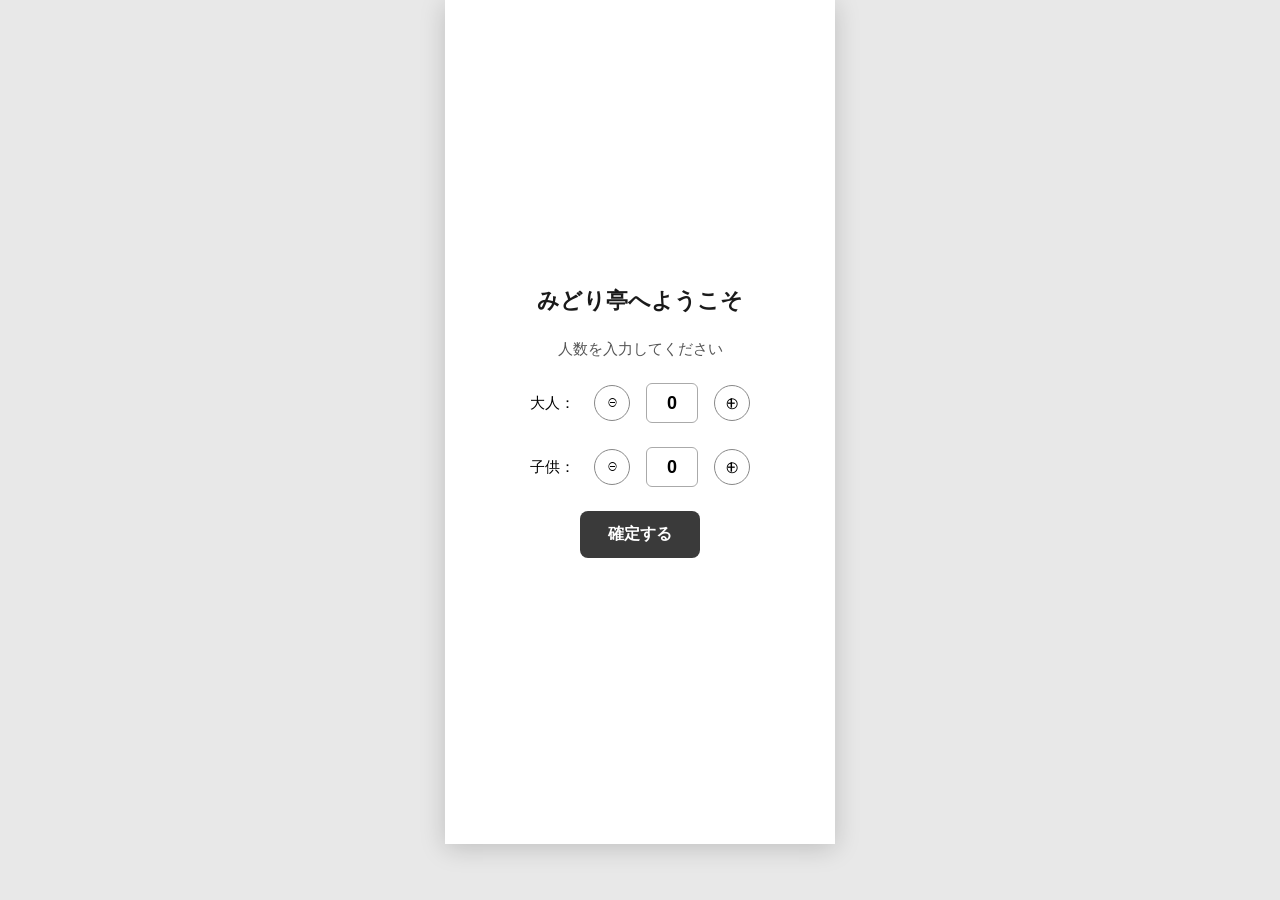
==== index.html @ bbcfe86d "version 1.0.3" ====
<!DOCTYPE html>
<html lang="ja">
<head>
<meta charset="UTF-8">
<meta name="viewport" content="width=device-width, initial-scale=1.0, maximum-scale=1.0, user-scalable=no">
<title>みどり亭 モバイルオーダー</title>
<style>
/* ===========================
   リセット・ベース
=========================== */
* { box-sizing: border-box; margin: 0; padding: 0; }
html, body {
  height: 100%;
  font-family: 'Hiragino Sans', 'Hiragino Kaku Gothic ProN', 'Noto Sans JP', sans-serif;
  background: #e8e8e8;
  display: flex;
  justify-content: center;
  align-items: flex-start;
}
#app {
  width: 390px;
  min-height: 844px;
  background: #fff;
  position: relative;
  overflow: hidden;
  box-shadow: 0 4px 24px rgba(0,0,0,0.18);
}

/* ===========================
   共通画面
=========================== */
.screen {
  width: 100%;
  min-height: 844px;
  display: flex;
  flex-direction: column;
}

/* ===========================
   入店画面 (Slide 1)
=========================== */
.screen-checkin {
  align-items: center;
  justify-content: center;
  gap: 24px;
  padding: 40px 32px;
  background: #fff;
}
.checkin-title {
  font-size: 22px;
  font-weight: 700;
  color: #1a1a1a;
  text-align: center;
}
.checkin-subtitle {
  font-size: 15px;
  color: #555;
  text-align: center;
}
.checkin-row {
  display: flex;
  align-items: center;
  gap: 16px;
  font-size: 16px;
}
.checkin-label {
  width: 48px;
  font-size: 15px;
}
.count-box {
  width: 52px;
  height: 40px;
  border: 1.5px solid #aaa;
  border-radius: 6px;
  display: flex;
  align-items: center;
  justify-content: center;
  font-size: 18px;
  font-weight: 600;
}

/* ===========================
   ボタン共通
=========================== */
.round-btn {
  width: 36px; height: 36px;
  border-radius: 50%;
  border: 1.5px solid #888;
  background: #fff;
  font-size: 18px;
  cursor: pointer;
  display: flex; align-items: center; justify-content: center;
  transition: background 0.1s;
}
.round-btn:active { background: #eee; }
.round-btn.lg { width: 48px; height: 48px; font-size: 22px; }

.primary-btn {
  background: #3a3a3a;
  color: #fff;
  border: none;
  border-radius: 8px;
  padding: 13px 28px;
  font-size: 16px;
  font-weight: 600;
  cursor: pointer;
  min-width: 120px;
  transition: background 0.15s;
}
.primary-btn:active { background: #222; }
.primary-btn.disabled { background: #bbb; cursor: default; }

.secondary-btn {
  background: #f0f0f0;
  color: #333;
  border: 1px solid #ccc;
  border-radius: 8px;
  padding: 13px 28px;
  font-size: 15px;
  font-weight: 500;
  cursor: pointer;
  min-width: 100px;
  transition: background 0.15s;
}
.secondary-btn:active { background: #ddd; }

/* ===========================
   メニュー画面 (Slide 2)
=========================== */
.screen-menu {
  flex-direction: row;
  height: 844px;
}
.menu-sidebar {
  width: 72px;
  background: #f5f5f5;
  border-right: 1px solid #ddd;
  display: flex;
  flex-direction: column;
  overflow-y: auto;
  flex-shrink: 0;
}
.cat-tab {
  padding: 10px 4px;
  font-size: 10px;
  text-align: center;
  cursor: pointer;
  color: #555;
  border-bottom: 1px solid #e0e0e0;
  line-height: 1.3;
  transition: background 0.1s;
}
.cat-tab:active { background: #e0e0e0; }
.cat-tab.active {
  background: #fff;
  color: #c0392b;
  font-weight: 700;
  border-right: 3px solid #c0392b;
}

.menu-main {
  flex: 1;
  display: flex;
  flex-direction: column;
  overflow: hidden;
  position: relative;
}
.menu-items {
  flex: 1;
  overflow-y: auto;
  padding: 8px;
  display: flex;
  flex-direction: column;
  gap: 8px;
}
.menu-items.dimmed { filter: brightness(0.6); pointer-events: none; }
.menu-item-card {
  display: flex;
  align-items: center;
  gap: 10px;
  background: #fff;
  border: 1px solid #e8e8e8;
  border-radius: 10px;
  padding: 10px 12px;
  cursor: pointer;
  transition: background 0.1s;
}
.menu-item-card:active { background: #f5f5f5; }
.menu-item-emoji { font-size: 28px; flex-shrink: 0; }
.menu-item-name { font-size: 14px; font-weight: 600; color: #1a1a1a; }
.menu-item-desc { font-size: 11px; color: #888; margin-top: 2px; }
.menu-item-price { font-size: 13px; color: #c0392b; font-weight: 500; margin-top: 3px; }

.menu-footer {
  display: flex;
  border-top: 1px solid #ddd;
  background: #fafafa;
  flex-shrink: 0;
}
.footer-btn {
  flex: 1;
  display: flex;
  flex-direction: column;
  align-items: center;
  justify-content: center;
  padding: 8px 4px;
  border: none;
  background: none;
  cursor: pointer;
  font-size: 11px;
  color: #444;
  border-right: 1px solid #eee;
  position: relative;
  transition: background 0.1s;
}
.footer-btn:last-child { border-right: none; }
.footer-btn:active { background: #eee; }
.footer-icon { font-size: 20px; }
.footer-label { font-size: 10px; margin-top: 2px; line-height: 1.2; text-align: center; }
.cart-badge {
  position: absolute;
  top: 4px; right: 14px;
  background: #e74c3c;
  color: #fff;
  border-radius: 50%;
  width: 16px; height: 16px;
  font-size: 10px;
  display: flex; align-items: center; justify-content: center;
  font-weight: 700;
}

/* ===========================
   数量選択オーバーレイ (Slide 3)
=========================== */
.qty-overlay {
  position: absolute;
  top: 0; left: 0; right: 0; bottom: 50px;
  display: flex; align-items: center; justify-content: center;
  background: rgba(0,0,0,0.35);
  z-index: 10;
}
.qty-modal {
  background: #fff;
  border-radius: 14px;
  padding: 24px 28px;
  width: 240px;
  display: flex;
  flex-direction: column;
  align-items: center;
  gap: 16px;
  box-shadow: 0 8px 32px rgba(0,0,0,0.2);
}
.qty-modal-title { font-size: 14px; color: #555; }
.qty-modal-item { font-size: 15px; font-weight: 700; color: #1a1a1a; }
.qty-ctrl {
  display: flex;
  align-items: center;
  gap: 20px;
}
.qty-val {
  font-size: 28px;
  font-weight: 700;
  min-width: 36px;
  text-align: center;
}
.qty-actions {
  display: flex;
  gap: 12px;
}

/* ===========================
   カートオーバーレイ (Slide 4)
=========================== */
.cart-modal {
  background: #fff;
  border-radius: 14px;
  padding: 20px;
  width: 280px;
  max-height: 520px;
  display: flex;
  flex-direction: column;
  gap: 12px;
  box-shadow: 0 8px 32px rgba(0,0,0,0.2);
}
.cart-modal-title {
  font-size: 16px;
  font-weight: 700;
  text-align: center;
  color: #1a1a1a;
  border-bottom: 1px solid #eee;
  padding-bottom: 8px;
}
.cart-list {
  flex: 1;
  overflow-y: auto;
  display: flex;
  flex-direction: column;
  gap: 8px;
}
.cart-empty { font-size: 13px; color: #aaa; text-align: center; padding: 20px; }
.cart-row {
  display: flex;
  align-items: center;
  justify-content: space-between;
  padding: 4px 0;
  border-bottom: 1px solid #f0f0f0;
}
.cart-row-name { font-size: 13px; color: #1a1a1a; flex: 1; }
.cart-qty-ctrl {
  display: flex;
  align-items: center;
  gap: 8px;
}
.qty-btn {
  width: 26px; height: 26px;
  border-radius: 50%;
  border: 1px solid #bbb;
  background: #fff;
  font-size: 14px;
  cursor: pointer;
  display: flex; align-items: center; justify-content: center;
}
.qty-num { font-size: 14px; font-weight: 600; min-width: 18px; text-align: center; }
.cart-actions {
  display: flex;
  gap: 10px;
  justify-content: center;
}

/* ===========================
   トースト (Slide 5/6)
=========================== */
.toast-overlay {
  position: absolute;
  top: 0; left: 0; right: 0; bottom: 50px;
  display: flex; align-items: center; justify-content: center;
  background: rgba(0,0,0,0.4);
  z-index: 10;
}
.toast-box {
  background: rgba(255,255,255,0.97);
  border-radius: 18px;
  padding: 32px 40px;
  display: flex;
  flex-direction: column;
  align-items: center;
  gap: 12px;
  box-shadow: 0 8px 32px rgba(0,0,0,0.2);
}
.toast-icon { font-size: 40px; }
.toast-msg { font-size: 18px; font-weight: 700; color: #1a1a1a; text-align: center; line-height: 1.5; }

/* ===========================
   注文履歴 (Slide 7)
=========================== */
.screen-history {
  padding: 0;
  background: #f5f5f5;
}
.history-header {
  background: #3a3a3a;
  color: #fff;
  font-size: 18px;
  font-weight: 700;
  padding: 16px 20px;
  text-align: center;
}
.history-list {
  flex: 1;
  overflow-y: auto;
  padding: 12px;
  display: flex;
  flex-direction: column;
  gap: 6px;
}
.history-empty { font-size: 14px; color: #aaa; text-align: center; padding: 40px; }
.history-row {
  display: flex;
  align-items: center;
  background: #fff;
  border-radius: 8px;
  padding: 10px 14px;
  gap: 8px;
}
.history-name { flex: 1; font-size: 14px; color: #1a1a1a; }
.history-qty { font-size: 13px; color: #555; width: 36px; text-align: right; }
.history-price { font-size: 13px; color: #c0392b; width: 70px; text-align: right; }
.history-total {
  display: flex;
  justify-content: space-between;
  background: #3a3a3a;
  color: #fff;
  padding: 14px 20px;
  font-size: 15px;
  font-weight: 700;
  margin: 8px 12px;
  border-radius: 8px;
}
.screen-history .primary-btn {
  margin: 12px auto 24px;
  display: block;
}

/* ===========================
   呼び出し・会計 (Slide 8)
=========================== */
.screen-call {
  align-items: center;
  justify-content: center;
  gap: 24px;
  padding: 60px 40px;
  background: #fff;
}
.call-big-btn {
  width: 100%;
  padding: 24px;
  font-size: 20px;
  font-weight: 700;
  border: 2px solid #aaa;
  border-radius: 12px;
  background: #fff;
  cursor: pointer;
  transition: background 0.1s;
}
.call-big-btn:active { background: #f0f0f0; }
.checkout-card {
  background: #f9f9f9;
  border: 1.5px solid #ddd;
  border-radius: 14px;
  padding: 28px 24px;
  width: 100%;
  display: flex;
  flex-direction: column;
  gap: 12px;
  align-items: center;
  text-align: center;
}
.checkout-table { font-size: 18px; font-weight: 700; color: #333; }
.checkout-amount { font-size: 22px; font-weight: 700; color: #c0392b; }
.checkout-thanks { font-size: 14px; color: #555; line-height: 1.6; }

/* ===========================
   呼び出し中 (Slide 9)
=========================== */
.screen-calling {
  background: #fff;
  padding: 0;
}
.calling-title {
  background: #3a3a3a;
  color: #fff;
  font-size: 17px;
  font-weight: 700;
  padding: 14px 20px;
  text-align: center;
}
.calling-tabs {
  display: flex;
  border-bottom: 1px solid #ddd;
}
.calling-tab {
  flex: 1;
  padding: 10px 4px;
  font-size: 11px;
  text-align: center;
  color: #888;
  cursor: default;
}
.calling-tab.active {
  color: #1a1a1a;
  font-weight: 700;
  border-bottom: 2px solid #3a3a3a;
}
.calling-body {
  flex: 1;
  display: flex;
  flex-direction: column;
  align-items: center;
  justify-content: center;
  gap: 24px;
  padding: 60px 32px;
}
.calling-icon { font-size: 80px; }
.calling-msg {
  font-size: 16px;
  color: #333;
  text-align: center;
  line-height: 1.8;
  background: #f5f5f5;
  border-radius: 12px;
  padding: 20px 28px;
}
.screen-calling .secondary-btn {
  margin: 20px auto 40px;
  display: block;
}

/* ===========================
   エラー画面 (Slide 11)
=========================== */
.screen-error {
  align-items: center;
  justify-content: center;
  gap: 20px;
  padding: 60px 40px;
  background: #f5f5f5;
}
.error-code {
  font-size: 28px;
  font-weight: 700;
  color: #888;
  background: #ddd;
  padding: 10px 24px;
  border-radius: 8px;
}
.error-title {
  font-size: 20px;
  font-weight: 700;
  color: #c0392b;
}
</style>
</head>
<body>
<div id="app"></div>
<script>
// メニューデータ
const MENU_DATA = {
  "おすすめ": [
    { id: 1, name: "かわ",       price: 350, img: "🍢", desc: "炭火でじっくり焼いた皮串" },
    { id: 2, name: "レバー",     price: 350, img: "🍢", desc: "とろけるレバー串" },
    { id: 3, name: "ももたれ",   price: 320, img: "🍢", desc: "ジューシーなもも肉（たれ）" },
    { id: 4, name: "つくね",     price: 380, img: "🍢", desc: "特製つくね串" },
  ],
  "スピードメニュー": [
    { id: 5, name: "枝豆",         price: 280, img: "🫘", desc: "冷たい枝豆" },
    { id: 6, name: "キャベツ浅漬け", price: 250, img: "🥬", desc: "さっぱり浅漬け" },
    { id: 7, name: "冷奴",          price: 280, img: "🫙", desc: "国産大豆冷奴" },
  ],
  "焼鳥（たれ）": [
    { id: 8,  name: "ももたれ",    price: 320, img: "🍢", desc: "もも肉（たれ）" },
    { id: 9,  name: "かわたれ",    price: 350, img: "🍢", desc: "かわ（たれ）" },
    { id: 10, name: "ねぎまたれ",  price: 330, img: "🍢", desc: "ねぎま（たれ）" },
    { id: 11, name: "つくねたれ",  price: 380, img: "🍢", desc: "つくね（たれ）" },
  ],
  "焼鳥（塩）": [
    { id: 12, name: "もも塩",    price: 320, img: "🍢", desc: "もも肉（塩）" },
    { id: 13, name: "かわ塩",    price: 350, img: "🍢", desc: "かわ（塩）" },
    { id: 14, name: "ねぎま塩",  price: 330, img: "🍢", desc: "ねぎま（塩）" },
    { id: 15, name: "砂肝",      price: 330, img: "🍢", desc: "砂肝（塩）" },
  ],
  "一品": [
    { id: 16, name: "鶏の唐揚げ",       price: 550, img: "🍗", desc: "サクサクジューシーな唐揚げ" },
    { id: 17, name: "フライドポテト",    price: 350, img: "🍟", desc: "カリカリポテト" },
    { id: 18, name: "だし巻き",          price: 420, img: "🍳", desc: "ふわふわだし巻き卵" },
    { id: 19, name: "タコのから揚げ",    price: 480, img: "🐙", desc: "カリッとタコ唐揚げ" },
    { id: 20, name: "ポテトサラダ",      price: 380, img: "🥗", desc: "自家製ポテトサラダ" },
    { id: 21, name: "キャベツの塩だれ",  price: 280, img: "🥬", desc: "塩だれキャベツ" },
    { id: 22, name: "きゅうりの一本漬け", price: 280, img: "🥒", desc: "シャキシャキ一本漬け" },
  ],
  "デザート": [
    { id: 23, name: "バニラアイス",  price: 280, img: "🍨", desc: "濃厚バニラ" },
    { id: 24, name: "抹茶アイス",    price: 300, img: "🍵", desc: "宇治抹茶アイス" },
  ],
  "シメ": [
    { id: 25, name: "焼きおにぎり", price: 280, img: "🍙", desc: "香ばしい焼きおにぎり" },
    { id: 26, name: "お茶漬け",     price: 350, img: "🍵", desc: "さっぱりお茶漬け" },
  ],
  "ソフトドリンク": [
    { id: 27, name: "ウーロン茶",    price: 250, img: "🫖", desc: "" },
    { id: 28, name: "コーラ",        price: 250, img: "🥤", desc: "" },
    { id: 29, name: "オレンジジュース", price: 280, img: "🍊", desc: "" },
  ],
  "アルコール": [
    { id: 30, name: "生ビール",    price: 480, img: "🍺", desc: "キンキン生ビール" },
    { id: 31, name: "ハイボール",  price: 380, img: "🥃", desc: "スッキリハイボール" },
    { id: 32, name: "チューハイ",  price: 350, img: "🍹", desc: "各種チューハイ" },
    { id: 33, name: "日本酒",      price: 480, img: "🍶", desc: "地酒一合" },
  ],
  "その他": [
    { id: 34, name: "お通し",  price: 300, img: "🍽️", desc: "本日のお通し" },
  ],
  "サービス品": [
    { id: 35, name: "お水",    price: 0, img: "💧", desc: "無料" },
    { id: 36, name: "おしぼり", price: 0, img: "🧻", desc: "無料" },
  ],
  "飲み放題": [
    { id: 37, name: "飲み放題（90分）", price: 1500, img: "🍻", desc: "全アルコール対象" },
  ],
};

const CATEGORIES = Object.keys(MENU_DATA);
// ===========================
// 画面テンプレート群
// ===========================

// Slide 1: 入店画面
function screenCheckin() {
  return `
    <div class="screen screen-checkin">
      <div class="checkin-title">みどり亭へようこそ</div>
      <div class="checkin-subtitle">人数を入力してください</div>
      <div class="checkin-row">
        <span class="checkin-label">大人：</span>
        <button class="round-btn" id="btn-adults-minus">⊖</button>
        <span class="count-box" id="adults-count">${state.adults}</span>
        <button class="round-btn" id="btn-adults-plus">⊕</button>
      </div>
      <div class="checkin-row">
        <span class="checkin-label">子供：</span>
        <button class="round-btn" id="btn-children-minus">⊖</button>
        <span class="count-box" id="children-count">${state.children}</span>
        <button class="round-btn" id="btn-children-plus">⊕</button>
      </div>
      <button class="primary-btn" id="btn-checkin">確定する</button>
    </div>
  `;
}

// Slide 2: メニュー画面（ベース）
function screenMenu() {
  const items = MENU_DATA[state.currentCategory] || [];
  return `
    <div class="screen screen-menu">
      <div class="menu-sidebar">
        ${CATEGORIES.map(cat => `
          <div class="cat-tab${cat === state.currentCategory ? ' active' : ''}" data-cat="${cat}">${cat}</div>
        `).join('')}
      </div>
      <div class="menu-main">
        <div class="menu-items" id="menu-items">
          ${items.map(item => `
            <div class="menu-item-card" data-id="${item.id}">
              <div class="menu-item-emoji">${item.img}</div>
              <div class="menu-item-info">
                <div class="menu-item-name">${item.name}</div>
                ${item.desc ? `<div class="menu-item-desc">${item.desc}</div>` : ''}
                <div class="menu-item-price">¥${item.price.toLocaleString()}（税込）</div>
              </div>
            </div>
          `).join('')}
        </div>
        <div class="menu-footer">
          <button class="footer-btn" id="btn-call-checkout">
            <span class="footer-icon">🔔</span>
            <span class="footer-label">呼び出し・会計</span>
          </button>
          <button class="footer-btn" id="btn-history">
            <span class="footer-icon">📄</span>
            <span class="footer-label">注文履歴</span>
          </button>
          <button class="footer-btn${state.cart.length > 0 ? ' has-badge' : ''}" id="btn-cart">
            <span class="footer-icon">🛒</span>
            <span class="footer-label">カートを確認</span>
            ${state.cart.length > 0 ? `<span class="cart-badge">${state.cart.reduce((s,c)=>s+c.qty,0)}</span>` : ''}
          </button>
        </div>
      </div>
    </div>
  `;
}

// Slide 3: 数量選択（モーダル風）
function screenQtySelect() {
  const item = state.selectedItem;
  return `
    <div class="screen screen-menu">
      <div class="menu-sidebar">
        ${CATEGORIES.map(cat => `
          <div class="cat-tab${cat === state.currentCategory ? ' active' : ''}" data-cat="${cat}">${cat}</div>
        `).join('')}
      </div>
      <div class="menu-main">
        <div class="menu-items dimmed">
          ${(MENU_DATA[state.currentCategory] || []).map(i => `
            <div class="menu-item-card" data-id="${i.id}">
              <div class="menu-item-emoji">${i.img}</div>
              <div class="menu-item-info">
                <div class="menu-item-name">${i.name}</div>
                <div class="menu-item-price">¥${i.price.toLocaleString()}（税込）</div>
              </div>
            </div>
          `).join('')}
        </div>
        <div class="qty-overlay">
          <div class="qty-modal">
            <div class="qty-modal-title">個数を選択して下さい</div>
            <div class="qty-modal-item">${item ? item.name : ''}</div>
            <div class="qty-ctrl">
              <button class="round-btn lg" id="btn-qty-minus">⊖</button>
              <span class="qty-val" id="qty-val">${state.selectedQty}</span>
              <button class="round-btn lg" id="btn-qty-plus">⊕</button>
            </div>
            <div class="qty-actions">
              <button class="secondary-btn" id="btn-qty-back">戻る</button>
              <button class="primary-btn" id="btn-qty-confirm">確定</button>
            </div>
          </div>
        </div>
        <div class="menu-footer">
          <button class="footer-btn" id="btn-call-checkout"><span class="footer-icon">🔔</span><span class="footer-label">呼び出し・会計</span></button>
          <button class="footer-btn" id="btn-history"><span class="footer-icon">📄</span><span class="footer-label">注文履歴</span></button>
          <button class="footer-btn" id="btn-cart"><span class="footer-icon">🛒</span><span class="footer-label">カートを確認</span></button>
        </div>
      </div>
    </div>
  `;
}

// Slide 4: カート一覧
function screenCart() {
  return `
    <div class="screen screen-menu">
      <div class="menu-sidebar">
        ${CATEGORIES.map(cat => `
          <div class="cat-tab${cat === state.currentCategory ? ' active' : ''}" data-cat="${cat}">${cat}</div>
        `).join('')}
      </div>
      <div class="menu-main">
        <div class="menu-items dimmed">
          ${(MENU_DATA[state.currentCategory] || []).map(i => `
            <div class="menu-item-card" data-id="${i.id}">
              <div class="menu-item-emoji">${i.img}</div>
              <div class="menu-item-info">
                <div class="menu-item-name">${i.name}</div>
                <div class="menu-item-price">¥${i.price.toLocaleString()}（税込）</div>
              </div>
            </div>
          `).join('')}
        </div>
        <div class="qty-overlay">
          <div class="cart-modal">
            <div class="cart-modal-title">カート一覧</div>
            <div class="cart-list" id="cart-list">
              ${state.cart.length === 0
                ? '<div class="cart-empty">カートは空です</div>'
                : state.cart.map(c => `
                  <div class="cart-row">
                    <div class="cart-row-name">${c.item.name}</div>
                    <div class="cart-qty-ctrl">
                      <button class="qty-btn cart-qty-minus" data-id="${c.item.id}">⊖</button>
                      <span class="qty-num">${c.qty}</span>
                      <button class="qty-btn cart-qty-plus" data-id="${c.item.id}">⊕</button>
                    </div>
                  </div>
                `).join('')}
            </div>
            <div class="cart-actions">
              <button class="secondary-btn" id="btn-cart-close">閉じる</button>
              <button class="primary-btn${state.cart.length === 0 ? ' disabled' : ''}" id="btn-order-confirm" ${state.cart.length === 0 ? 'disabled' : ''}>注文確定</button>
            </div>
          </div>
        </div>
        <div class="menu-footer">
          <button class="footer-btn" id="btn-call-checkout"><span class="footer-icon">🔔</span><span class="footer-label">呼び出し・会計</span></button>
          <button class="footer-btn" id="btn-history"><span class="footer-icon">📄</span><span class="footer-label">注文履歴</span></button>
          <button class="footer-btn" id="btn-cart"><span class="footer-icon">🛒</span><span class="footer-label">カートを確認</span></button>
        </div>
      </div>
    </div>
  `;
}

// Slide 5: 注文確定トースト
function screenOrderConfirmed() {
  return `
    <div class="screen screen-menu">
      <div class="menu-sidebar">
        ${CATEGORIES.map(cat => `
          <div class="cat-tab${cat === state.currentCategory ? ' active' : ''}" data-cat="${cat}">${cat}</div>
        `).join('')}
      </div>
      <div class="menu-main">
        <div class="menu-items dimmed">
          ${(MENU_DATA[state.currentCategory] || []).map(i => `
            <div class="menu-item-card" data-id="${i.id}">
              <div class="menu-item-emoji">${i.img}</div>
              <div class="menu-item-info">
                <div class="menu-item-name">${i.name}</div>
                <div class="menu-item-price">¥${i.price.toLocaleString()}（税込）</div>
              </div>
            </div>
          `).join('')}
        </div>
        <div class="toast-overlay">
          <div class="toast-box">
            <div class="toast-icon">✅</div>
            <div class="toast-msg">ご注文が<br>確定されました</div>
          </div>
        </div>
        <div class="menu-footer">
          <button class="footer-btn" id="btn-call-checkout"><span class="footer-icon">🔔</span></button>
          <button class="footer-btn" id="btn-history"><span class="footer-icon">📄</span></button>
          <button class="footer-btn" id="btn-cart"><span class="footer-icon">🛒</span></button>
        </div>
      </div>
    </div>
  `;
}

// Slide 6: カート追加トースト（数量選択確定時）
function screenItemAdded() {
  return `
    <div class="screen screen-menu">
      <div class="menu-sidebar">
        ${CATEGORIES.map(cat => `
          <div class="cat-tab${cat === state.currentCategory ? ' active' : ''}" data-cat="${cat}">${cat}</div>
        `).join('')}
      </div>
      <div class="menu-main">
        <div class="menu-items dimmed">
          ${(MENU_DATA[state.currentCategory] || []).map(i => `
            <div class="menu-item-card" data-id="${i.id}">
              <div class="menu-item-emoji">${i.img}</div>
              <div class="menu-item-info">
                <div class="menu-item-name">${i.name}</div>
                <div class="menu-item-price">¥${i.price.toLocaleString()}（税込）</div>
              </div>
            </div>
          `).join('')}
        </div>
        <div class="toast-overlay">
          <div class="toast-box">
            <div class="toast-icon">🛒</div>
            <div class="toast-msg">カートに<br>追加されました</div>
          </div>
        </div>
        <div class="menu-footer">
          <button class="footer-btn" id="btn-call-checkout"><span class="footer-icon">🔔</span></button>
          <button class="footer-btn" id="btn-history"><span class="footer-icon">📄</span></button>
          <button class="footer-btn" id="btn-cart"><span class="footer-icon">🛒</span></button>
        </div>
      </div>
    </div>
  `;
}

// Slide 7: 注文履歴
function screenHistory() {
  const total = ordersTotal();
  return `
    <div class="screen screen-history">
      <div class="history-header">注文履歴</div>
      <div class="history-list">
        ${state.orders.length === 0
          ? '<div class="history-empty">注文履歴がありません</div>'
          : state.orders.map(c => `
            <div class="history-row">
              <div class="history-name">${c.item.name}</div>
              <div class="history-qty">${c.qty}点</div>
              <div class="history-price">¥${(c.item.price * c.qty).toLocaleString()}</div>
            </div>
          `).join('')}
      </div>
      <div class="history-total">
        <span>合計金額</span>
        <span>¥${total.toLocaleString()}</span>
      </div>
      <button class="primary-btn" id="btn-history-back">メニューへ戻る</button>
    </div>
  `;
}

// Slide 8: 呼び出し・会計選択
function screenCallCheckout() {
  return `
    <div class="screen screen-call">
      <button class="call-big-btn" id="btn-call">【呼び出す】</button>
      <button class="call-big-btn" id="btn-checkout">【会計】</button>
      <button class="secondary-btn" id="btn-call-checkout-back">メニューへ戻る</button>
    </div>
  `;
}

// Slide 9: 店員呼び出し中
function screenCalling() {
  return `
    <div class="screen screen-calling">
      <div class="calling-title">店員呼び出し</div>
      <div class="calling-tabs">
        <span class="calling-tab active">店員呼出し</span>
        <span class="calling-tab">お会計</span>
        <span class="calling-tab">注文履歴</span>
        <span class="calling-tab">注文</span>
      </div>
      <div class="calling-body">
        <div class="calling-icon">🧍</div>
        <div class="calling-msg">店員がまいります。<br>しばらくお待ちください。</div>
      </div>
      <button class="secondary-btn" id="btn-calling-cancel">キャンセル</button>
    </div>
  `;
}

// Slide 10: 会計確認
function screenCheckoutConfirm() {
  const d = state.checkoutData || { tableNo: '3', total: ordersTotal() };
  return `
    <div class="screen screen-call">
      <div class="checkout-card">
        <div class="checkout-table">卓番 ${d.tableNo}</div>
        <div class="checkout-amount">お支払金額　¥${d.total.toLocaleString()}</div>
        <div class="checkout-thanks">ご来店ありがとうございました。<br>レジへお越しください。</div>
      </div>
      <button class="primary-btn" id="btn-checkout-yes">はい</button>
    </div>
  `;
}

// Slide 11: エラー画面
function screenError(code = '') {
  return `
    <div class="screen screen-error">
      <div class="error-code">${code || 'E001'}</div>
      <div class="error-title">エラーが発生しました</div>
      <button class="primary-btn" onclick="goto('checkin')">最初に戻る</button>
    </div>
  `;
}
// ===========================
// アプリ状態管理
// ===========================
const state = {
  screen: 'checkin',       // 現在の画面
  adults: 0,
  children: 0,
  customerId: null,        // 入店後に発行
  tableNo: null,
  currentCategory: 'おすすめ',
  cart: [],                // {item, qty}
  orders: [],              // 確定済み注文 {item, qty, time}
  selectedItem: null,      // 数量選択中のアイテム
  selectedQty: 1,
  callMode: null,          // 'call' | 'checkout'
  checkoutData: null,      // 会計表示用
};

// ===========================
// 画面遷移
// ===========================
function goto(screen) {
  state.screen = screen;
  render();
}

// ===========================
// 入店処理
// ===========================
function checkin() {
  if (state.adults === 0 && state.children === 0) {
    alert('人数を入力してください');
    return;
  }
  // 顧客ID発行（7桁ゼロパディング）
  state.customerId = String(Math.floor(Math.random() * 9999999)).padStart(7, '0');
  state.tableNo = document.querySelector('#table-no')?.value || '3';
  goto('menu');
}

// ===========================
// カート操作
// ===========================
function addToCart(item, qty) {
  const existing = state.cart.find(c => c.item.id === item.id);
  if (existing) {
    existing.qty += qty;
  } else {
    state.cart.push({ item, qty });
  }
}

function updateCartQty(itemId, delta) {
  const entry = state.cart.find(c => c.item.id === itemId);
  if (!entry) return;
  entry.qty = Math.max(0, entry.qty + delta);
  if (entry.qty === 0) state.cart = state.cart.filter(c => c.item.id !== itemId);
  renderCart();
}

function confirmOrder() {
  if (state.cart.length === 0) return;
  const now = new Date().toISOString();
  state.cart.forEach(c => state.orders.push({ ...c, time: now }));
  state.cart = [];
  goto('order_confirmed');
  setTimeout(() => goto('menu'), 2000);
}

function cartTotal() {
  return state.cart.reduce((s, c) => s + c.item.price * c.qty, 0);
}

function ordersTotal() {
  return state.orders.reduce((s, c) => s + c.item.price * c.qty, 0);
}

// ===========================
// 画面レンダラー
// ===========================
function render() {
  const app = document.getElementById('app');
  switch (state.screen) {
    case 'checkin':        app.innerHTML = screenCheckin();        break;
    case 'menu':           app.innerHTML = screenMenu();           break;
    case 'qty_select':     app.innerHTML = screenQtySelect();      break;
    case 'item_added':     app.innerHTML = screenItemAdded();      break;
    case 'cart':           app.innerHTML = screenCart();           break;
    case 'order_confirmed':app.innerHTML = screenOrderConfirmed(); break;
    case 'history':        app.innerHTML = screenHistory();        break;
    case 'call_checkout':  app.innerHTML = screenCallCheckout();   break;
    case 'calling':        app.innerHTML = screenCalling();        break;
    case 'checkout_confirm':app.innerHTML = screenCheckoutConfirm(); break;
    case 'error':          app.innerHTML = screenError();          break;
    default:               app.innerHTML = screenError();
  }
  attachEvents();
}

// ===========================
// イベント登録（render後に呼ぶ）
// ===========================
function attachEvents() {
  // 入店画面
  document.getElementById('btn-checkin')?.addEventListener('click', checkin);
  document.getElementById('btn-adults-plus')?.addEventListener('click', () => { state.adults++; updateCheckinCount(); });
  document.getElementById('btn-adults-minus')?.addEventListener('click', () => { state.adults = Math.max(0, state.adults-1); updateCheckinCount(); });
  document.getElementById('btn-children-plus')?.addEventListener('click', () => { state.children++; updateCheckinCount(); });
  document.getElementById('btn-children-minus')?.addEventListener('click', () => { state.children = Math.max(0, state.children-1); updateCheckinCount(); });

  // カテゴリタブ
  document.querySelectorAll('.cat-tab').forEach(el => {
    el.addEventListener('click', () => {
      state.currentCategory = el.dataset.cat;
      renderMenuContent();
      document.querySelectorAll('.cat-tab').forEach(t => t.classList.remove('active'));
      el.classList.add('active');
    });
  });

  // メニューアイテム
  document.querySelectorAll('.menu-item-card').forEach(el => {
    el.addEventListener('click', () => {
      const id = parseInt(el.dataset.id);
      const cat = MENU_DATA[state.currentCategory];
      state.selectedItem = cat.find(i => i.id === id);
      state.selectedQty = 1;
      goto('qty_select');
    });
  });

  // 数量選択
  document.getElementById('btn-qty-plus')?.addEventListener('click', () => { state.selectedQty++; document.getElementById('qty-val').textContent = state.selectedQty; });
  document.getElementById('btn-qty-minus')?.addEventListener('click', () => { state.selectedQty = Math.max(1, state.selectedQty-1); document.getElementById('qty-val').textContent = state.selectedQty; });
  document.getElementById('btn-qty-confirm')?.addEventListener('click', () => {
    addToCart(state.selectedItem, state.selectedQty);
    goto('item_added');
    setTimeout(() => goto('menu'), 1500);
  });
  document.getElementById('btn-qty-back')?.addEventListener('click', () => goto('menu'));

  // カート画面
  document.getElementById('btn-cart-close')?.addEventListener('click', () => goto('menu'));
  document.getElementById('btn-order-confirm')?.addEventListener('click', confirmOrder);
  document.querySelectorAll('.cart-qty-plus').forEach(el => {
    el.addEventListener('click', () => { updateCartQty(parseInt(el.dataset.id), 1); });
  });
  document.querySelectorAll('.cart-qty-minus').forEach(el => {
    el.addEventListener('click', () => { updateCartQty(parseInt(el.dataset.id), -1); });
  });

  // フッターアイコン
  document.getElementById('btn-call-checkout')?.addEventListener('click', () => goto('call_checkout'));
  document.getElementById('btn-history')?.addEventListener('click', () => goto('history'));
  document.getElementById('btn-cart')?.addEventListener('click', () => goto('cart'));

  // 注文履歴
  document.getElementById('btn-history-back')?.addEventListener('click', () => goto('menu'));

  // 呼び出し・会計
  document.getElementById('btn-call')?.addEventListener('click', () => { state.callMode = 'call'; goto('calling'); });
  document.getElementById('btn-checkout')?.addEventListener('click', () => {
    state.checkoutData = { tableNo: state.tableNo || '3', total: ordersTotal() };
    goto('checkout_confirm');
  });
  document.getElementById('btn-call-checkout-back')?.addEventListener('click', () => goto('menu'));

  // 呼び出し中
  document.getElementById('btn-calling-cancel')?.addEventListener('click', () => goto('menu'));

  // 会計確認
  document.getElementById('btn-checkout-yes')?.addEventListener('click', () => goto('menu'));
}

function updateCheckinCount() {
  const a = document.getElementById('adults-count');
  const c = document.getElementById('children-count');
  if (a) a.textContent = state.adults;
  if (c) c.textContent = state.children;
}

function renderMenuContent() {
  const el = document.getElementById('menu-items');
  if (!el) return;
  const items = MENU_DATA[state.currentCategory] || [];
  el.innerHTML = items.map(item => `
    <div class="menu-item-card" data-id="${item.id}">
      <div class="menu-item-emoji">${item.img}</div>
      <div class="menu-item-info">
        <div class="menu-item-name">${item.name}</div>
        ${item.desc ? `<div class="menu-item-desc">${item.desc}</div>` : ''}
        <div class="menu-item-price">¥${item.price.toLocaleString()}（税込）</div>
      </div>
    </div>
  `).join('');
  // イベント再登録
  document.querySelectorAll('.menu-item-card').forEach(el => {
    el.addEventListener('click', () => {
      const id = parseInt(el.dataset.id);
      const cat = MENU_DATA[state.currentCategory];
      state.selectedItem = cat.find(i => i.id === id);
      state.selectedQty = 1;
      goto('qty_select');
    });
  });
}

function renderCart() {
  const el = document.getElementById('cart-list');
  if (!el) return;
  el.innerHTML = state.cart.map(c => `
    <div class="cart-row">
      <div class="cart-row-name">${c.item.name}</div>
      <div class="cart-qty-ctrl">
        <button class="qty-btn cart-qty-minus" data-id="${c.item.id}">⊖</button>
        <span class="qty-num">${c.qty}</span>
        <button class="qty-btn cart-qty-plus" data-id="${c.item.id}">⊕</button>
      </div>
    </div>
  `).join('');
  const totalEl = document.getElementById('cart-total');
  if (totalEl) totalEl.textContent = `¥${cartTotal().toLocaleString()}`;
  document.querySelectorAll('.cart-qty-plus').forEach(el => {
    el.addEventListener('click', () => { updateCartQty(parseInt(el.dataset.id), 1); });
  });
  document.querySelectorAll('.cart-qty-minus').forEach(el => {
    el.addEventListener('click', () => { updateCartQty(parseInt(el.dataset.id), -1); });
  });
}
render();
</script>
</body>
</html>
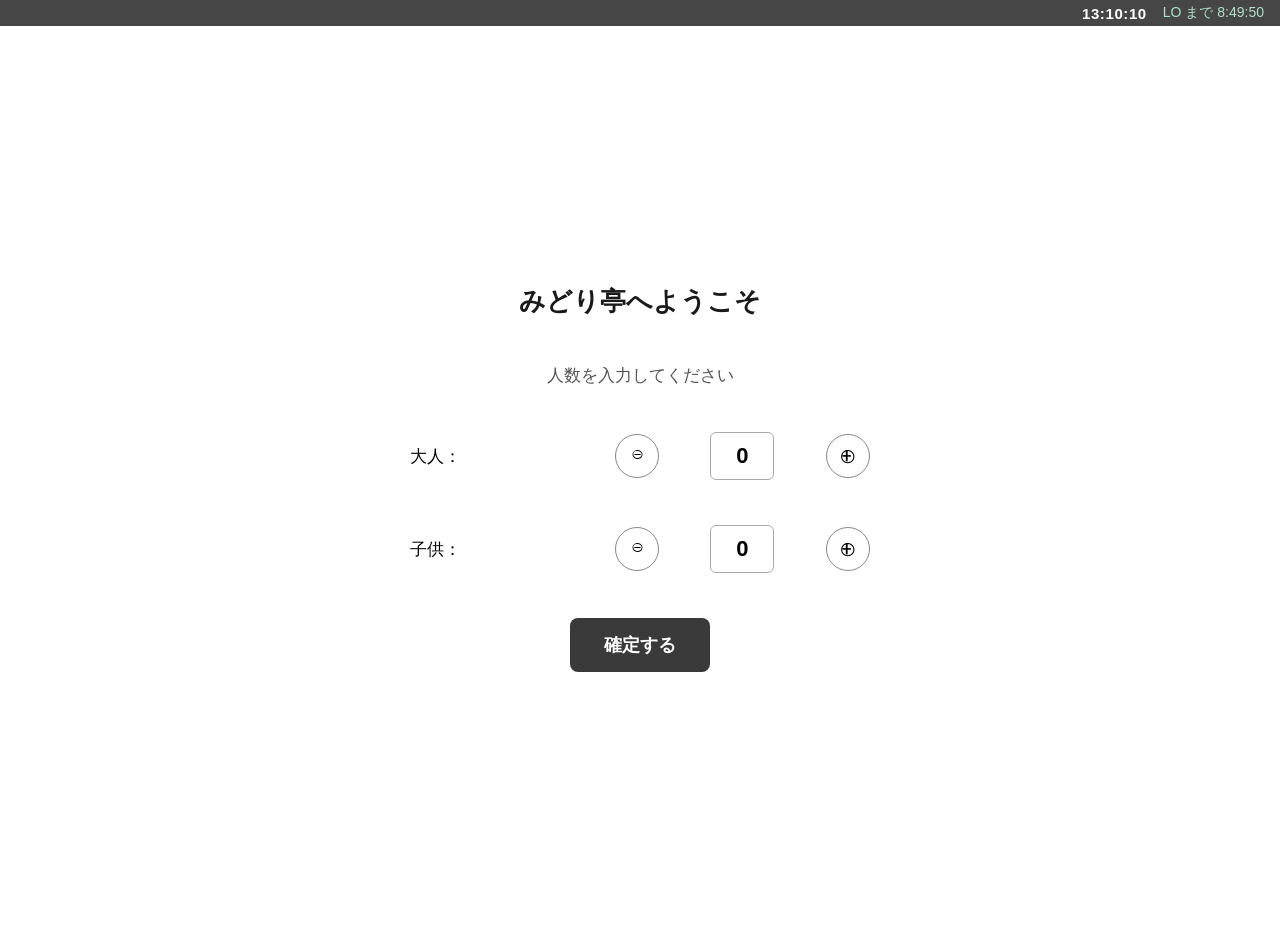
==== commit c79a4c14: "version 1.1.0" ====
--- a/index.html
+++ b/index.html
@@ -1,1151 +1,46 @@
 <!DOCTYPE html>
 <html lang="ja">
 <head>
-<meta charset="UTF-8">
-<meta name="viewport" content="width=device-width, initial-scale=1.0, maximum-scale=1.0, user-scalable=no">
-<title>みどり亭 モバイルオーダー</title>
-<style>
-/* ===========================
-   リセット・ベース
-=========================== */
-* { box-sizing: border-box; margin: 0; padding: 0; }
-html, body {
-  height: 100%;
-  font-family: 'Hiragino Sans', 'Hiragino Kaku Gothic ProN', 'Noto Sans JP', sans-serif;
-  background: #e8e8e8;
-  display: flex;
-  justify-content: center;
-  align-items: flex-start;
-}
-#app {
-  width: 390px;
-  min-height: 844px;
-  background: #fff;
-  position: relative;
-  overflow: hidden;
-  box-shadow: 0 4px 24px rgba(0,0,0,0.18);
-}
-
-/* ===========================
-   共通画面
-=========================== */
-.screen {
-  width: 100%;
-  min-height: 844px;
-  display: flex;
-  flex-direction: column;
-}
-
-/* ===========================
-   入店画面 (Slide 1)
-=========================== */
-.screen-checkin {
-  align-items: center;
-  justify-content: center;
-  gap: 24px;
-  padding: 40px 32px;
-  background: #fff;
-}
-.checkin-title {
-  font-size: 22px;
-  font-weight: 700;
-  color: #1a1a1a;
-  text-align: center;
-}
-.checkin-subtitle {
-  font-size: 15px;
-  color: #555;
-  text-align: center;
-}
-.checkin-row {
-  display: flex;
-  align-items: center;
-  gap: 16px;
-  font-size: 16px;
-}
-.checkin-label {
-  width: 48px;
-  font-size: 15px;
-}
-.count-box {
-  width: 52px;
-  height: 40px;
-  border: 1.5px solid #aaa;
-  border-radius: 6px;
-  display: flex;
-  align-items: center;
-  justify-content: center;
-  font-size: 18px;
-  font-weight: 600;
-}
-
-/* ===========================
-   ボタン共通
-=========================== */
-.round-btn {
-  width: 36px; height: 36px;
-  border-radius: 50%;
-  border: 1.5px solid #888;
-  background: #fff;
-  font-size: 18px;
-  cursor: pointer;
-  display: flex; align-items: center; justify-content: center;
-  transition: background 0.1s;
-}
-.round-btn:active { background: #eee; }
-.round-btn.lg { width: 48px; height: 48px; font-size: 22px; }
-
-.primary-btn {
-  background: #3a3a3a;
-  color: #fff;
-  border: none;
-  border-radius: 8px;
-  padding: 13px 28px;
-  font-size: 16px;
-  font-weight: 600;
-  cursor: pointer;
-  min-width: 120px;
-  transition: background 0.15s;
-}
-.primary-btn:active { background: #222; }
-.primary-btn.disabled { background: #bbb; cursor: default; }
-
-.secondary-btn {
-  background: #f0f0f0;
-  color: #333;
-  border: 1px solid #ccc;
-  border-radius: 8px;
-  padding: 13px 28px;
-  font-size: 15px;
-  font-weight: 500;
-  cursor: pointer;
-  min-width: 100px;
-  transition: background 0.15s;
-}
-.secondary-btn:active { background: #ddd; }
-
-/* ===========================
-   メニュー画面 (Slide 2)
-=========================== */
-.screen-menu {
-  flex-direction: row;
-  height: 844px;
-}
-.menu-sidebar {
-  width: 72px;
-  background: #f5f5f5;
-  border-right: 1px solid #ddd;
-  display: flex;
-  flex-direction: column;
-  overflow-y: auto;
-  flex-shrink: 0;
-}
-.cat-tab {
-  padding: 10px 4px;
-  font-size: 10px;
-  text-align: center;
-  cursor: pointer;
-  color: #555;
-  border-bottom: 1px solid #e0e0e0;
-  line-height: 1.3;
-  transition: background 0.1s;
-}
-.cat-tab:active { background: #e0e0e0; }
-.cat-tab.active {
-  background: #fff;
-  color: #c0392b;
-  font-weight: 700;
-  border-right: 3px solid #c0392b;
-}
-
-.menu-main {
-  flex: 1;
-  display: flex;
-  flex-direction: column;
-  overflow: hidden;
-  position: relative;
-}
-.menu-items {
-  flex: 1;
-  overflow-y: auto;
-  padding: 8px;
-  display: flex;
-  flex-direction: column;
-  gap: 8px;
-}
-.menu-items.dimmed { filter: brightness(0.6); pointer-events: none; }
-.menu-item-card {
-  display: flex;
-  align-items: center;
-  gap: 10px;
-  background: #fff;
-  border: 1px solid #e8e8e8;
-  border-radius: 10px;
-  padding: 10px 12px;
-  cursor: pointer;
-  transition: background 0.1s;
-}
-.menu-item-card:active { background: #f5f5f5; }
-.menu-item-emoji { font-size: 28px; flex-shrink: 0; }
-.menu-item-name { font-size: 14px; font-weight: 600; color: #1a1a1a; }
-.menu-item-desc { font-size: 11px; color: #888; margin-top: 2px; }
-.menu-item-price { font-size: 13px; color: #c0392b; font-weight: 500; margin-top: 3px; }
-
-.menu-footer {
-  display: flex;
-  border-top: 1px solid #ddd;
-  background: #fafafa;
-  flex-shrink: 0;
-}
-.footer-btn {
-  flex: 1;
-  display: flex;
-  flex-direction: column;
-  align-items: center;
-  justify-content: center;
-  padding: 8px 4px;
-  border: none;
-  background: none;
-  cursor: pointer;
-  font-size: 11px;
-  color: #444;
-  border-right: 1px solid #eee;
-  position: relative;
-  transition: background 0.1s;
-}
-.footer-btn:last-child { border-right: none; }
-.footer-btn:active { background: #eee; }
-.footer-icon { font-size: 20px; }
-.footer-label { font-size: 10px; margin-top: 2px; line-height: 1.2; text-align: center; }
-.cart-badge {
-  position: absolute;
-  top: 4px; right: 14px;
-  background: #e74c3c;
-  color: #fff;
-  border-radius: 50%;
-  width: 16px; height: 16px;
-  font-size: 10px;
-  display: flex; align-items: center; justify-content: center;
-  font-weight: 700;
-}
-
-/* ===========================
-   数量選択オーバーレイ (Slide 3)
-=========================== */
-.qty-overlay {
-  position: absolute;
-  top: 0; left: 0; right: 0; bottom: 50px;
-  display: flex; align-items: center; justify-content: center;
-  background: rgba(0,0,0,0.35);
-  z-index: 10;
-}
-.qty-modal {
-  background: #fff;
-  border-radius: 14px;
-  padding: 24px 28px;
-  width: 240px;
-  display: flex;
-  flex-direction: column;
-  align-items: center;
-  gap: 16px;
-  box-shadow: 0 8px 32px rgba(0,0,0,0.2);
-}
-.qty-modal-title { font-size: 14px; color: #555; }
-.qty-modal-item { font-size: 15px; font-weight: 700; color: #1a1a1a; }
-.qty-ctrl {
-  display: flex;
-  align-items: center;
-  gap: 20px;
-}
-.qty-val {
-  font-size: 28px;
-  font-weight: 700;
-  min-width: 36px;
-  text-align: center;
-}
-.qty-actions {
-  display: flex;
-  gap: 12px;
-}
-
-/* ===========================
-   カートオーバーレイ (Slide 4)
-=========================== */
-.cart-modal {
-  background: #fff;
-  border-radius: 14px;
-  padding: 20px;
-  width: 280px;
-  max-height: 520px;
-  display: flex;
-  flex-direction: column;
-  gap: 12px;
-  box-shadow: 0 8px 32px rgba(0,0,0,0.2);
-}
-.cart-modal-title {
-  font-size: 16px;
-  font-weight: 700;
-  text-align: center;
-  color: #1a1a1a;
-  border-bottom: 1px solid #eee;
-  padding-bottom: 8px;
-}
-.cart-list {
-  flex: 1;
-  overflow-y: auto;
-  display: flex;
-  flex-direction: column;
-  gap: 8px;
-}
-.cart-empty { font-size: 13px; color: #aaa; text-align: center; padding: 20px; }
-.cart-row {
-  display: flex;
-  align-items: center;
-  justify-content: space-between;
-  padding: 4px 0;
-  border-bottom: 1px solid #f0f0f0;
-}
-.cart-row-name { font-size: 13px; color: #1a1a1a; flex: 1; }
-.cart-qty-ctrl {
-  display: flex;
-  align-items: center;
-  gap: 8px;
-}
-.qty-btn {
-  width: 26px; height: 26px;
-  border-radius: 50%;
-  border: 1px solid #bbb;
-  background: #fff;
-  font-size: 14px;
-  cursor: pointer;
-  display: flex; align-items: center; justify-content: center;
-}
-.qty-num { font-size: 14px; font-weight: 600; min-width: 18px; text-align: center; }
-.cart-actions {
-  display: flex;
-  gap: 10px;
-  justify-content: center;
-}
-
-/* ===========================
-   トースト (Slide 5/6)
-=========================== */
-.toast-overlay {
-  position: absolute;
-  top: 0; left: 0; right: 0; bottom: 50px;
-  display: flex; align-items: center; justify-content: center;
-  background: rgba(0,0,0,0.4);
-  z-index: 10;
-}
-.toast-box {
-  background: rgba(255,255,255,0.97);
-  border-radius: 18px;
-  padding: 32px 40px;
-  display: flex;
-  flex-direction: column;
-  align-items: center;
-  gap: 12px;
-  box-shadow: 0 8px 32px rgba(0,0,0,0.2);
-}
-.toast-icon { font-size: 40px; }
-.toast-msg { font-size: 18px; font-weight: 700; color: #1a1a1a; text-align: center; line-height: 1.5; }
-
-/* ===========================
-   注文履歴 (Slide 7)
-=========================== */
-.screen-history {
-  padding: 0;
-  background: #f5f5f5;
-}
-.history-header {
-  background: #3a3a3a;
-  color: #fff;
-  font-size: 18px;
-  font-weight: 700;
-  padding: 16px 20px;
-  text-align: center;
-}
-.history-list {
-  flex: 1;
-  overflow-y: auto;
-  padding: 12px;
-  display: flex;
-  flex-direction: column;
-  gap: 6px;
-}
-.history-empty { font-size: 14px; color: #aaa; text-align: center; padding: 40px; }
-.history-row {
-  display: flex;
-  align-items: center;
-  background: #fff;
-  border-radius: 8px;
-  padding: 10px 14px;
-  gap: 8px;
-}
-.history-name { flex: 1; font-size: 14px; color: #1a1a1a; }
-.history-qty { font-size: 13px; color: #555; width: 36px; text-align: right; }
-.history-price { font-size: 13px; color: #c0392b; width: 70px; text-align: right; }
-.history-total {
-  display: flex;
-  justify-content: space-between;
-  background: #3a3a3a;
-  color: #fff;
-  padding: 14px 20px;
-  font-size: 15px;
-  font-weight: 700;
-  margin: 8px 12px;
-  border-radius: 8px;
-}
-.screen-history .primary-btn {
-  margin: 12px auto 24px;
-  display: block;
-}
-
-/* ===========================
-   呼び出し・会計 (Slide 8)
-=========================== */
-.screen-call {
-  align-items: center;
-  justify-content: center;
-  gap: 24px;
-  padding: 60px 40px;
-  background: #fff;
-}
-.call-big-btn {
-  width: 100%;
-  padding: 24px;
-  font-size: 20px;
-  font-weight: 700;
-  border: 2px solid #aaa;
-  border-radius: 12px;
-  background: #fff;
-  cursor: pointer;
-  transition: background 0.1s;
-}
-.call-big-btn:active { background: #f0f0f0; }
-.checkout-card {
-  background: #f9f9f9;
-  border: 1.5px solid #ddd;
-  border-radius: 14px;
-  padding: 28px 24px;
-  width: 100%;
-  display: flex;
-  flex-direction: column;
-  gap: 12px;
-  align-items: center;
-  text-align: center;
-}
-.checkout-table { font-size: 18px; font-weight: 700; color: #333; }
-.checkout-amount { font-size: 22px; font-weight: 700; color: #c0392b; }
-.checkout-thanks { font-size: 14px; color: #555; line-height: 1.6; }
-
-/* ===========================
-   呼び出し中 (Slide 9)
-=========================== */
-.screen-calling {
-  background: #fff;
-  padding: 0;
-}
-.calling-title {
-  background: #3a3a3a;
-  color: #fff;
-  font-size: 17px;
-  font-weight: 700;
-  padding: 14px 20px;
-  text-align: center;
-}
-.calling-tabs {
-  display: flex;
-  border-bottom: 1px solid #ddd;
-}
-.calling-tab {
-  flex: 1;
-  padding: 10px 4px;
-  font-size: 11px;
-  text-align: center;
-  color: #888;
-  cursor: default;
-}
-.calling-tab.active {
-  color: #1a1a1a;
-  font-weight: 700;
-  border-bottom: 2px solid #3a3a3a;
-}
-.calling-body {
-  flex: 1;
-  display: flex;
-  flex-direction: column;
-  align-items: center;
-  justify-content: center;
-  gap: 24px;
-  padding: 60px 32px;
-}
-.calling-icon { font-size: 80px; }
-.calling-msg {
-  font-size: 16px;
-  color: #333;
-  text-align: center;
-  line-height: 1.8;
-  background: #f5f5f5;
-  border-radius: 12px;
-  padding: 20px 28px;
-}
-.screen-calling .secondary-btn {
-  margin: 20px auto 40px;
-  display: block;
-}
-
-/* ===========================
-   エラー画面 (Slide 11)
-=========================== */
-.screen-error {
-  align-items: center;
-  justify-content: center;
-  gap: 20px;
-  padding: 60px 40px;
-  background: #f5f5f5;
-}
-.error-code {
-  font-size: 28px;
-  font-weight: 700;
-  color: #888;
-  background: #ddd;
-  padding: 10px 24px;
-  border-radius: 8px;
-}
-.error-title {
-  font-size: 20px;
-  font-weight: 700;
-  color: #c0392b;
-}
-</style>
+  <meta charset="UTF-8">
+  <meta name="viewport" content="width=device-width, initial-scale=1.0, maximum-scale=1.0, user-scalable=no">
+  <title>みどり亭 モバイルオーダー</title>
+  <link rel="stylesheet" href="style.css">
 </head>
 <body>
-<div id="app"></div>
-<script>
-// メニューデータ
-const MENU_DATA = {
-  "おすすめ": [
-    { id: 1, name: "かわ",       price: 350, img: "🍢", desc: "炭火でじっくり焼いた皮串" },
-    { id: 2, name: "レバー",     price: 350, img: "🍢", desc: "とろけるレバー串" },
-    { id: 3, name: "ももたれ",   price: 320, img: "🍢", desc: "ジューシーなもも肉（たれ）" },
-    { id: 4, name: "つくね",     price: 380, img: "🍢", desc: "特製つくね串" },
-  ],
-  "スピードメニュー": [
-    { id: 5, name: "枝豆",         price: 280, img: "🫘", desc: "冷たい枝豆" },
-    { id: 6, name: "キャベツ浅漬け", price: 250, img: "🥬", desc: "さっぱり浅漬け" },
-    { id: 7, name: "冷奴",          price: 280, img: "🫙", desc: "国産大豆冷奴" },
-  ],
-  "焼鳥（たれ）": [
-    { id: 8,  name: "ももたれ",    price: 320, img: "🍢", desc: "もも肉（たれ）" },
-    { id: 9,  name: "かわたれ",    price: 350, img: "🍢", desc: "かわ（たれ）" },
-    { id: 10, name: "ねぎまたれ",  price: 330, img: "🍢", desc: "ねぎま（たれ）" },
-    { id: 11, name: "つくねたれ",  price: 380, img: "🍢", desc: "つくね（たれ）" },
-  ],
-  "焼鳥（塩）": [
-    { id: 12, name: "もも塩",    price: 320, img: "🍢", desc: "もも肉（塩）" },
-    { id: 13, name: "かわ塩",    price: 350, img: "🍢", desc: "かわ（塩）" },
-    { id: 14, name: "ねぎま塩",  price: 330, img: "🍢", desc: "ねぎま（塩）" },
-    { id: 15, name: "砂肝",      price: 330, img: "🍢", desc: "砂肝（塩）" },
-  ],
-  "一品": [
-    { id: 16, name: "鶏の唐揚げ",       price: 550, img: "🍗", desc: "サクサクジューシーな唐揚げ" },
-    { id: 17, name: "フライドポテト",    price: 350, img: "🍟", desc: "カリカリポテト" },
-    { id: 18, name: "だし巻き",          price: 420, img: "🍳", desc: "ふわふわだし巻き卵" },
-    { id: 19, name: "タコのから揚げ",    price: 480, img: "🐙", desc: "カリッとタコ唐揚げ" },
-    { id: 20, name: "ポテトサラダ",      price: 380, img: "🥗", desc: "自家製ポテトサラダ" },
-    { id: 21, name: "キャベツの塩だれ",  price: 280, img: "🥬", desc: "塩だれキャベツ" },
-    { id: 22, name: "きゅうりの一本漬け", price: 280, img: "🥒", desc: "シャキシャキ一本漬け" },
-  ],
-  "デザート": [
-    { id: 23, name: "バニラアイス",  price: 280, img: "🍨", desc: "濃厚バニラ" },
-    { id: 24, name: "抹茶アイス",    price: 300, img: "🍵", desc: "宇治抹茶アイス" },
-  ],
-  "シメ": [
-    { id: 25, name: "焼きおにぎり", price: 280, img: "🍙", desc: "香ばしい焼きおにぎり" },
-    { id: 26, name: "お茶漬け",     price: 350, img: "🍵", desc: "さっぱりお茶漬け" },
-  ],
-  "ソフトドリンク": [
-    { id: 27, name: "ウーロン茶",    price: 250, img: "🫖", desc: "" },
-    { id: 28, name: "コーラ",        price: 250, img: "🥤", desc: "" },
-    { id: 29, name: "オレンジジュース", price: 280, img: "🍊", desc: "" },
-  ],
-  "アルコール": [
-    { id: 30, name: "生ビール",    price: 480, img: "🍺", desc: "キンキン生ビール" },
-    { id: 31, name: "ハイボール",  price: 380, img: "🥃", desc: "スッキリハイボール" },
-    { id: 32, name: "チューハイ",  price: 350, img: "🍹", desc: "各種チューハイ" },
-    { id: 33, name: "日本酒",      price: 480, img: "🍶", desc: "地酒一合" },
-  ],
-  "その他": [
-    { id: 34, name: "お通し",  price: 300, img: "🍽️", desc: "本日のお通し" },
-  ],
-  "サービス品": [
-    { id: 35, name: "お水",    price: 0, img: "💧", desc: "無料" },
-    { id: 36, name: "おしぼり", price: 0, img: "🧻", desc: "無料" },
-  ],
-  "飲み放題": [
-    { id: 37, name: "飲み放題（90分）", price: 1500, img: "🍻", desc: "全アルコール対象" },
-  ],
-};
 
-const CATEGORIES = Object.keys(MENU_DATA);
-// ===========================
-// 画面テンプレート群
-// ===========================
+  <!-- 全画面共通：時計＋ラストオーダータイマー -->
+  <div id="clock-bar">
+    <span id="clock-time"></span>
+    <span id="clock-lo"></span>
+    <span id="clock-nh" style="display:none"></span>
+  </div>
 
-// Slide 1: 入店画面
-function screenCheckin() {
-  return `
-    <div class="screen screen-checkin">
-      <div class="checkin-title">みどり亭へようこそ</div>
-      <div class="checkin-subtitle">人数を入力してください</div>
-      <div class="checkin-row">
-        <span class="checkin-label">大人：</span>
-        <button class="round-btn" id="btn-adults-minus">⊖</button>
-        <span class="count-box" id="adults-count">${state.adults}</span>
-        <button class="round-btn" id="btn-adults-plus">⊕</button>
-      </div>
-      <div class="checkin-row">
-        <span class="checkin-label">子供：</span>
-        <button class="round-btn" id="btn-children-minus">⊖</button>
-        <span class="count-box" id="children-count">${state.children}</span>
-        <button class="round-btn" id="btn-children-plus">⊕</button>
-      </div>
-      <button class="primary-btn" id="btn-checkin">確定する</button>
-    </div>
-  `;
-}
+  <div id="app"></div>
 
-// Slide 2: メニュー画面（ベース）
-function screenMenu() {
-  const items = MENU_DATA[state.currentCategory] || [];
-  return `
-    <div class="screen screen-menu">
-      <div class="menu-sidebar">
-        ${CATEGORIES.map(cat => `
-          <div class="cat-tab${cat === state.currentCategory ? ' active' : ''}" data-cat="${cat}">${cat}</div>
-        `).join('')}
-      </div>
-      <div class="menu-main">
-        <div class="menu-items" id="menu-items">
-          ${items.map(item => `
-            <div class="menu-item-card" data-id="${item.id}">
-              <div class="menu-item-emoji">${item.img}</div>
-              <div class="menu-item-info">
-                <div class="menu-item-name">${item.name}</div>
-                ${item.desc ? `<div class="menu-item-desc">${item.desc}</div>` : ''}
-                <div class="menu-item-price">¥${item.price.toLocaleString()}（税込）</div>
-              </div>
-            </div>
-          `).join('')}
-        </div>
-        <div class="menu-footer">
-          <button class="footer-btn" id="btn-call-checkout">
-            <span class="footer-icon">🔔</span>
-            <span class="footer-label">呼び出し・会計</span>
-          </button>
-          <button class="footer-btn" id="btn-history">
-            <span class="footer-icon">📄</span>
-            <span class="footer-label">注文履歴</span>
-          </button>
-          <button class="footer-btn${state.cart.length > 0 ? ' has-badge' : ''}" id="btn-cart">
-            <span class="footer-icon">🛒</span>
-            <span class="footer-label">カートを確認</span>
-            ${state.cart.length > 0 ? `<span class="cart-badge">${state.cart.reduce((s,c)=>s+c.qty,0)}</span>` : ''}
-          </button>
-        </div>
-      </div>
-    </div>
-  `;
-}
+  <!-- データ -->
+  <script src="data.js"></script>
 
-// Slide 3: 数量選択（モーダル風）
-function screenQtySelect() {
-  const item = state.selectedItem;
-  return `
-    <div class="screen screen-menu">
-      <div class="menu-sidebar">
-        ${CATEGORIES.map(cat => `
-          <div class="cat-tab${cat === state.currentCategory ? ' active' : ''}" data-cat="${cat}">${cat}</div>
-        `).join('')}
-      </div>
-      <div class="menu-main">
-        <div class="menu-items dimmed">
-          ${(MENU_DATA[state.currentCategory] || []).map(i => `
-            <div class="menu-item-card" data-id="${i.id}">
-              <div class="menu-item-emoji">${i.img}</div>
-              <div class="menu-item-info">
-                <div class="menu-item-name">${i.name}</div>
-                <div class="menu-item-price">¥${i.price.toLocaleString()}（税込）</div>
-              </div>
-            </div>
-          `).join('')}
-        </div>
-        <div class="qty-overlay">
-          <div class="qty-modal">
-            <div class="qty-modal-title">個数を選択して下さい</div>
-            <div class="qty-modal-item">${item ? item.name : ''}</div>
-            <div class="qty-ctrl">
-              <button class="round-btn lg" id="btn-qty-minus">⊖</button>
-              <span class="qty-val" id="qty-val">${state.selectedQty}</span>
-              <button class="round-btn lg" id="btn-qty-plus">⊕</button>
-            </div>
-            <div class="qty-actions">
-              <button class="secondary-btn" id="btn-qty-back">戻る</button>
-              <button class="primary-btn" id="btn-qty-confirm">確定</button>
-            </div>
-          </div>
-        </div>
-        <div class="menu-footer">
-          <button class="footer-btn" id="btn-call-checkout"><span class="footer-icon">🔔</span><span class="footer-label">呼び出し・会計</span></button>
-          <button class="footer-btn" id="btn-history"><span class="footer-icon">📄</span><span class="footer-label">注文履歴</span></button>
-          <button class="footer-btn" id="btn-cart"><span class="footer-icon">🛒</span><span class="footer-label">カートを確認</span></button>
-        </div>
-      </div>
-    </div>
-  `;
-}
+  <!-- 状態管理・共通ロジック（他より先に読む） -->
+  <script src="state.js"></script>
 
-// Slide 4: カート一覧
-function screenCart() {
-  return `
-    <div class="screen screen-menu">
-      <div class="menu-sidebar">
-        ${CATEGORIES.map(cat => `
-          <div class="cat-tab${cat === state.currentCategory ? ' active' : ''}" data-cat="${cat}">${cat}</div>
-        `).join('')}
-      </div>
-      <div class="menu-main">
-        <div class="menu-items dimmed">
-          ${(MENU_DATA[state.currentCategory] || []).map(i => `
-            <div class="menu-item-card" data-id="${i.id}">
-              <div class="menu-item-emoji">${i.img}</div>
-              <div class="menu-item-info">
-                <div class="menu-item-name">${i.name}</div>
-                <div class="menu-item-price">¥${i.price.toLocaleString()}（税込）</div>
-              </div>
-            </div>
-          `).join('')}
-        </div>
-        <div class="qty-overlay">
-          <div class="cart-modal">
-            <div class="cart-modal-title">カート一覧</div>
-            <div class="cart-list" id="cart-list">
-              ${state.cart.length === 0
-                ? '<div class="cart-empty">カートは空です</div>'
-                : state.cart.map(c => `
-                  <div class="cart-row">
-                    <div class="cart-row-name">${c.item.name}</div>
-                    <div class="cart-qty-ctrl">
-                      <button class="qty-btn cart-qty-minus" data-id="${c.item.id}">⊖</button>
-                      <span class="qty-num">${c.qty}</span>
-                      <button class="qty-btn cart-qty-plus" data-id="${c.item.id}">⊕</button>
-                    </div>
-                  </div>
-                `).join('')}
-            </div>
-            <div class="cart-actions">
-              <button class="secondary-btn" id="btn-cart-close">閉じる</button>
-              <button class="primary-btn${state.cart.length === 0 ? ' disabled' : ''}" id="btn-order-confirm" ${state.cart.length === 0 ? 'disabled' : ''}>注文確定</button>
-            </div>
-          </div>
-        </div>
-        <div class="menu-footer">
-          <button class="footer-btn" id="btn-call-checkout"><span class="footer-icon">🔔</span><span class="footer-label">呼び出し・会計</span></button>
-          <button class="footer-btn" id="btn-history"><span class="footer-icon">📄</span><span class="footer-label">注文履歴</span></button>
-          <button class="footer-btn" id="btn-cart"><span class="footer-icon">🛒</span><span class="footer-label">カートを確認</span></button>
-        </div>
-      </div>
-    </div>
-  `;
-}
+  <!-- 各画面テンプレート＋イベント -->
+  <script src="screen_checkin.js"></script>
+  <script src="screen_menu.js"></script>
+  <script src="screen_qty.js"></script>
+  <script src="screen_cart.js"></script>
+  <script src="screen_history.js"></script>
+  <script src="screen_call.js"></script>
+  <script src="screen_error.js"></script>
 
-// Slide 5: 注文確定トースト
-function screenOrderConfirmed() {
-  return `
-    <div class="screen screen-menu">
-      <div class="menu-sidebar">
-        ${CATEGORIES.map(cat => `
-          <div class="cat-tab${cat === state.currentCategory ? ' active' : ''}" data-cat="${cat}">${cat}</div>
-        `).join('')}
-      </div>
-      <div class="menu-main">
-        <div class="menu-items dimmed">
-          ${(MENU_DATA[state.currentCategory] || []).map(i => `
-            <div class="menu-item-card" data-id="${i.id}">
-              <div class="menu-item-emoji">${i.img}</div>
-              <div class="menu-item-info">
-                <div class="menu-item-name">${i.name}</div>
-                <div class="menu-item-price">¥${i.price.toLocaleString()}（税込）</div>
-              </div>
-            </div>
-          `).join('')}
-        </div>
-        <div class="toast-overlay">
-          <div class="toast-box">
-            <div class="toast-icon">✅</div>
-            <div class="toast-msg">ご注文が<br>確定されました</div>
-          </div>
-        </div>
-        <div class="menu-footer">
-          <button class="footer-btn" id="btn-call-checkout"><span class="footer-icon">🔔</span></button>
-          <button class="footer-btn" id="btn-history"><span class="footer-icon">📄</span></button>
-          <button class="footer-btn" id="btn-cart"><span class="footer-icon">🛒</span></button>
-        </div>
-      </div>
-    </div>
-  `;
-}
+  <!-- イベント振り分け（全画面JSより後に読む） -->
+  <script src="events.js"></script>
 
-// Slide 6: カート追加トースト（数量選択確定時）
-function screenItemAdded() {
-  return `
-    <div class="screen screen-menu">
-      <div class="menu-sidebar">
-        ${CATEGORIES.map(cat => `
-          <div class="cat-tab${cat === state.currentCategory ? ' active' : ''}" data-cat="${cat}">${cat}</div>
-        `).join('')}
-      </div>
-      <div class="menu-main">
-        <div class="menu-items dimmed">
-          ${(MENU_DATA[state.currentCategory] || []).map(i => `
-            <div class="menu-item-card" data-id="${i.id}">
-              <div class="menu-item-emoji">${i.img}</div>
-              <div class="menu-item-info">
-                <div class="menu-item-name">${i.name}</div>
-                <div class="menu-item-price">¥${i.price.toLocaleString()}（税込）</div>
-              </div>
-            </div>
-          `).join('')}
-        </div>
-        <div class="toast-overlay">
-          <div class="toast-box">
-            <div class="toast-icon">🛒</div>
-            <div class="toast-msg">カートに<br>追加されました</div>
-          </div>
-        </div>
-        <div class="menu-footer">
-          <button class="footer-btn" id="btn-call-checkout"><span class="footer-icon">🔔</span></button>
-          <button class="footer-btn" id="btn-history"><span class="footer-icon">📄</span></button>
-          <button class="footer-btn" id="btn-cart"><span class="footer-icon">🛒</span></button>
-        </div>
-      </div>
-    </div>
-  `;
-}
+  <!-- 時計・ラストオーダータイマー -->
+  <script src="clock.js"></script>
 
-// Slide 7: 注文履歴
-function screenHistory() {
-  const total = ordersTotal();
-  return `
-    <div class="screen screen-history">
-      <div class="history-header">注文履歴</div>
-      <div class="history-list">
-        ${state.orders.length === 0
-          ? '<div class="history-empty">注文履歴がありません</div>'
-          : state.orders.map(c => `
-            <div class="history-row">
-              <div class="history-name">${c.item.name}</div>
-              <div class="history-qty">${c.qty}点</div>
-              <div class="history-price">¥${(c.item.price * c.qty).toLocaleString()}</div>
-            </div>
-          `).join('')}
-      </div>
-      <div class="history-total">
-        <span>合計金額</span>
-        <span>¥${total.toLocaleString()}</span>
-      </div>
-      <button class="primary-btn" id="btn-history-back">メニューへ戻る</button>
-    </div>
-  `;
-}
-
-// Slide 8: 呼び出し・会計選択
-function screenCallCheckout() {
-  return `
-    <div class="screen screen-call">
-      <button class="call-big-btn" id="btn-call">【呼び出す】</button>
-      <button class="call-big-btn" id="btn-checkout">【会計】</button>
-      <button class="secondary-btn" id="btn-call-checkout-back">メニューへ戻る</button>
-    </div>
-  `;
-}
-
-// Slide 9: 店員呼び出し中
-function screenCalling() {
-  return `
-    <div class="screen screen-calling">
-      <div class="calling-title">店員呼び出し</div>
-      <div class="calling-tabs">
-        <span class="calling-tab active">店員呼出し</span>
-        <span class="calling-tab">お会計</span>
-        <span class="calling-tab">注文履歴</span>
-        <span class="calling-tab">注文</span>
-      </div>
-      <div class="calling-body">
-        <div class="calling-icon">🧍</div>
-        <div class="calling-msg">店員がまいります。<br>しばらくお待ちください。</div>
-      </div>
-      <button class="secondary-btn" id="btn-calling-cancel">キャンセル</button>
-    </div>
-  `;
-}
-
-// Slide 10: 会計確認
-function screenCheckoutConfirm() {
-  const d = state.checkoutData || { tableNo: '3', total: ordersTotal() };
-  return `
-    <div class="screen screen-call">
-      <div class="checkout-card">
-        <div class="checkout-table">卓番 ${d.tableNo}</div>
-        <div class="checkout-amount">お支払金額　¥${d.total.toLocaleString()}</div>
-        <div class="checkout-thanks">ご来店ありがとうございました。<br>レジへお越しください。</div>
-      </div>
-      <button class="primary-btn" id="btn-checkout-yes">はい</button>
-    </div>
-  `;
-}
-
-// Slide 11: エラー画面
-function screenError(code = '') {
-  return `
-    <div class="screen screen-error">
-      <div class="error-code">${code || 'E001'}</div>
-      <div class="error-title">エラーが発生しました</div>
-      <button class="primary-btn" onclick="goto('checkin')">最初に戻る</button>
-    </div>
-  `;
-}
-// ===========================
-// アプリ状態管理
-// ===========================
-const state = {
-  screen: 'checkin',       // 現在の画面
-  adults: 0,
-  children: 0,
-  customerId: null,        // 入店後に発行
-  tableNo: null,
-  currentCategory: 'おすすめ',
-  cart: [],                // {item, qty}
-  orders: [],              // 確定済み注文 {item, qty, time}
-  selectedItem: null,      // 数量選択中のアイテム
-  selectedQty: 1,
-  callMode: null,          // 'call' | 'checkout'
-  checkoutData: null,      // 会計表示用
-};
-
-// ===========================
-// 画面遷移
-// ===========================
-function goto(screen) {
-  state.screen = screen;
-  render();
-}
-
-// ===========================
-// 入店処理
-// ===========================
-function checkin() {
-  if (state.adults === 0 && state.children === 0) {
-    alert('人数を入力してください');
-    return;
-  }
-  // 顧客ID発行（7桁ゼロパディング）
-  state.customerId = String(Math.floor(Math.random() * 9999999)).padStart(7, '0');
-  state.tableNo = document.querySelector('#table-no')?.value || '3';
-  goto('menu');
-}
-
-// ===========================
-// カート操作
-// ===========================
-function addToCart(item, qty) {
-  const existing = state.cart.find(c => c.item.id === item.id);
-  if (existing) {
-    existing.qty += qty;
-  } else {
-    state.cart.push({ item, qty });
-  }
-}
-
-function updateCartQty(itemId, delta) {
-  const entry = state.cart.find(c => c.item.id === itemId);
-  if (!entry) return;
-  entry.qty = Math.max(0, entry.qty + delta);
-  if (entry.qty === 0) state.cart = state.cart.filter(c => c.item.id !== itemId);
-  renderCart();
-}
-
-function confirmOrder() {
-  if (state.cart.length === 0) return;
-  const now = new Date().toISOString();
-  state.cart.forEach(c => state.orders.push({ ...c, time: now }));
-  state.cart = [];
-  goto('order_confirmed');
-  setTimeout(() => goto('menu'), 2000);
-}
-
-function cartTotal() {
-  return state.cart.reduce((s, c) => s + c.item.price * c.qty, 0);
-}
-
-function ordersTotal() {
-  return state.orders.reduce((s, c) => s + c.item.price * c.qty, 0);
-}
-
-// ===========================
-// 画面レンダラー
-// ===========================
-function render() {
-  const app = document.getElementById('app');
-  switch (state.screen) {
-    case 'checkin':        app.innerHTML = screenCheckin();        break;
-    case 'menu':           app.innerHTML = screenMenu();           break;
-    case 'qty_select':     app.innerHTML = screenQtySelect();      break;
-    case 'item_added':     app.innerHTML = screenItemAdded();      break;
-    case 'cart':           app.innerHTML = screenCart();           break;
-    case 'order_confirmed':app.innerHTML = screenOrderConfirmed(); break;
-    case 'history':        app.innerHTML = screenHistory();        break;
-    case 'call_checkout':  app.innerHTML = screenCallCheckout();   break;
-    case 'calling':        app.innerHTML = screenCalling();        break;
-    case 'checkout_confirm':app.innerHTML = screenCheckoutConfirm(); break;
-    case 'error':          app.innerHTML = screenError();          break;
-    default:               app.innerHTML = screenError();
-  }
-  attachEvents();
-}
-
-// ===========================
-// イベント登録（render後に呼ぶ）
-// ===========================
-function attachEvents() {
-  // 入店画面
-  document.getElementById('btn-checkin')?.addEventListener('click', checkin);
-  document.getElementById('btn-adults-plus')?.addEventListener('click', () => { state.adults++; updateCheckinCount(); });
-  document.getElementById('btn-adults-minus')?.addEventListener('click', () => { state.adults = Math.max(0, state.adults-1); updateCheckinCount(); });
-  document.getElementById('btn-children-plus')?.addEventListener('click', () => { state.children++; updateCheckinCount(); });
-  document.getElementById('btn-children-minus')?.addEventListener('click', () => { state.children = Math.max(0, state.children-1); updateCheckinCount(); });
-
-  // カテゴリタブ
-  document.querySelectorAll('.cat-tab').forEach(el => {
-    el.addEventListener('click', () => {
-      state.currentCategory = el.dataset.cat;
-      renderMenuContent();
-      document.querySelectorAll('.cat-tab').forEach(t => t.classList.remove('active'));
-      el.classList.add('active');
-    });
-  });
-
-  // メニューアイテム
-  document.querySelectorAll('.menu-item-card').forEach(el => {
-    el.addEventListener('click', () => {
-      const id = parseInt(el.dataset.id);
-      const cat = MENU_DATA[state.currentCategory];
-      state.selectedItem = cat.find(i => i.id === id);
-      state.selectedQty = 1;
-      goto('qty_select');
-    });
-  });
-
-  // 数量選択
-  document.getElementById('btn-qty-plus')?.addEventListener('click', () => { state.selectedQty++; document.getElementById('qty-val').textContent = state.selectedQty; });
-  document.getElementById('btn-qty-minus')?.addEventListener('click', () => { state.selectedQty = Math.max(1, state.selectedQty-1); document.getElementById('qty-val').textContent = state.selectedQty; });
-  document.getElementById('btn-qty-confirm')?.addEventListener('click', () => {
-    addToCart(state.selectedItem, state.selectedQty);
-    goto('item_added');
-    setTimeout(() => goto('menu'), 1500);
-  });
-  document.getElementById('btn-qty-back')?.addEventListener('click', () => goto('menu'));
-
-  // カート画面
-  document.getElementById('btn-cart-close')?.addEventListener('click', () => goto('menu'));
-  document.getElementById('btn-order-confirm')?.addEventListener('click', confirmOrder);
-  document.querySelectorAll('.cart-qty-plus').forEach(el => {
-    el.addEventListener('click', () => { updateCartQty(parseInt(el.dataset.id), 1); });
-  });
-  document.querySelectorAll('.cart-qty-minus').forEach(el => {
-    el.addEventListener('click', () => { updateCartQty(parseInt(el.dataset.id), -1); });
-  });
-
-  // フッターアイコン
-  document.getElementById('btn-call-checkout')?.addEventListener('click', () => goto('call_checkout'));
-  document.getElementById('btn-history')?.addEventListener('click', () => goto('history'));
-  document.getElementById('btn-cart')?.addEventListener('click', () => goto('cart'));
-
-  // 注文履歴
-  document.getElementById('btn-history-back')?.addEventListener('click', () => goto('menu'));
-
-  // 呼び出し・会計
-  document.getElementById('btn-call')?.addEventListener('click', () => { state.callMode = 'call'; goto('calling'); });
-  document.getElementById('btn-checkout')?.addEventListener('click', () => {
-    state.checkoutData = { tableNo: state.tableNo || '3', total: ordersTotal() };
-    goto('checkout_confirm');
-  });
-  document.getElementById('btn-call-checkout-back')?.addEventListener('click', () => goto('menu'));
-
-  // 呼び出し中
-  document.getElementById('btn-calling-cancel')?.addEventListener('click', () => goto('menu'));
-
-  // 会計確認
-  document.getElementById('btn-checkout-yes')?.addEventListener('click', () => goto('menu'));
-}
-
-function updateCheckinCount() {
-  const a = document.getElementById('adults-count');
-  const c = document.getElementById('children-count');
-  if (a) a.textContent = state.adults;
-  if (c) c.textContent = state.children;
-}
-
-function renderMenuContent() {
-  const el = document.getElementById('menu-items');
-  if (!el) return;
-  const items = MENU_DATA[state.currentCategory] || [];
-  el.innerHTML = items.map(item => `
-    <div class="menu-item-card" data-id="${item.id}">
-      <div class="menu-item-emoji">${item.img}</div>
-      <div class="menu-item-info">
-        <div class="menu-item-name">${item.name}</div>
-        ${item.desc ? `<div class="menu-item-desc">${item.desc}</div>` : ''}
-        <div class="menu-item-price">¥${item.price.toLocaleString()}（税込）</div>
-      </div>
-    </div>
-  `).join('');
-  // イベント再登録
-  document.querySelectorAll('.menu-item-card').forEach(el => {
-    el.addEventListener('click', () => {
-      const id = parseInt(el.dataset.id);
-      const cat = MENU_DATA[state.currentCategory];
-      state.selectedItem = cat.find(i => i.id === id);
-      state.selectedQty = 1;
-      goto('qty_select');
-    });
-  });
-}
-
-function renderCart() {
-  const el = document.getElementById('cart-list');
-  if (!el) return;
-  el.innerHTML = state.cart.map(c => `
-    <div class="cart-row">
-      <div class="cart-row-name">${c.item.name}</div>
-      <div class="cart-qty-ctrl">
-        <button class="qty-btn cart-qty-minus" data-id="${c.item.id}">⊖</button>
-        <span class="qty-num">${c.qty}</span>
-        <button class="qty-btn cart-qty-plus" data-id="${c.item.id}">⊕</button>
-      </div>
-    </div>
-  `).join('');
-  const totalEl = document.getElementById('cart-total');
-  if (totalEl) totalEl.textContent = `¥${cartTotal().toLocaleString()}`;
-  document.querySelectorAll('.cart-qty-plus').forEach(el => {
-    el.addEventListener('click', () => { updateCartQty(parseInt(el.dataset.id), 1); });
-  });
-  document.querySelectorAll('.cart-qty-minus').forEach(el => {
-    el.addEventListener('click', () => { updateCartQty(parseInt(el.dataset.id), -1); });
-  });
-}
-render();
-</script>
+  <!-- 起動 -->
+  <script>
+    render();
+  </script>
 </body>
 </html>
--- a/style.css
+++ b/style.css
@@ -0,0 +1,613 @@
+/* ===========================
+   リセット・ベース
+=========================== */
+* { box-sizing: border-box; margin: 0; padding: 0; }
+
+html {
+  height: 100%;
+  height: -webkit-fill-available;
+}
+
+body {
+  min-height: 100%;
+  min-height: 100dvh;
+  font-family: 'Hiragino Sans', 'Hiragino Kaku Gothic ProN', 'Noto Sans JP', sans-serif;
+  background: #fff;
+  display: flex;
+  justify-content: center;
+  align-items: flex-start;
+  padding-top: env(safe-area-inset-top);
+  padding-bottom: env(safe-area-inset-bottom);
+  padding-left: env(safe-area-inset-left);
+  padding-right: env(safe-area-inset-right);
+}
+
+#app {
+  width: 100%;
+  width: 100dvw;
+  min-height: 100dvh;
+  background: #fff;
+  position: relative;
+  overflow: hidden;
+  display: flex;
+  flex-direction: column;
+}
+
+/* ===========================
+   共通画面
+=========================== */
+.screen {
+  width: 100%;
+  min-height: 100dvh;
+  display: flex;
+  flex-direction: column;
+}
+
+/* ===========================
+   入店画面 (Slide 1)
+=========================== */
+.screen-checkin {
+  align-items: center;
+  justify-content: center;
+  gap: 5dvh;
+  padding: 5dvh 8dvw;
+  background: #fff;
+  flex: 1;
+}
+.checkin-title {
+  font-size: clamp(18px, 5.5vw, 26px);
+  font-weight: 700;
+  color: #1a1a1a;
+  text-align: center;
+}
+.checkin-subtitle {
+  font-size: clamp(13px, 3.8vw, 17px);
+  color: #555;
+  text-align: center;
+}
+.checkin-row {
+  display: flex;
+  align-items: center;
+  gap: 4vw;
+}
+.checkin-label {
+  width: 12vw;
+  font-size: clamp(13px, 3.8vw, 17px);
+}
+.count-box {
+  width: 14vw;
+  height: 11vw;
+  max-width: 64px;
+  max-height: 48px;
+  border: 1.5px solid #aaa;
+  border-radius: 6px;
+  display: flex;
+  align-items: center;
+  justify-content: center;
+  font-size: clamp(16px, 4.5vw, 22px);
+  font-weight: 600;
+}
+
+/* ===========================
+   ボタン共通
+=========================== */
+.round-btn {
+  width: clamp(32px, 9vw, 44px);
+  height: clamp(32px, 9vw, 44px);
+  border-radius: 50%;
+  border: 1.5px solid #888;
+  background: #fff;
+  font-size: clamp(16px, 4.5vw, 22px);
+  cursor: pointer;
+  display: flex; align-items: center; justify-content: center;
+  transition: background 0.1s;
+  flex-shrink: 0;
+}
+.round-btn:active { background: #eee; }
+.round-btn.lg {
+  width: clamp(40px, 12vw, 56px);
+  height: clamp(40px, 12vw, 56px);
+  font-size: clamp(20px, 5.5vw, 26px);
+}
+
+.primary-btn {
+  background: #3a3a3a;
+  color: #fff;
+  border: none;
+  border-radius: 8px;
+  padding: clamp(10px, 3vw, 15px) clamp(20px, 6vw, 32px);
+  font-size: clamp(14px, 4vw, 18px);
+  font-weight: 600;
+  cursor: pointer;
+  min-width: clamp(100px, 28vw, 140px);
+  transition: background 0.15s;
+}
+.primary-btn:active { background: #222; }
+.primary-btn.disabled { background: #bbb; cursor: default; }
+
+.secondary-btn {
+  background: #f0f0f0;
+  color: #333;
+  border: 1px solid #ccc;
+  border-radius: 8px;
+  padding: clamp(10px, 3vw, 15px) clamp(18px, 5.5vw, 30px);
+  font-size: clamp(13px, 3.8vw, 17px);
+  font-weight: 500;
+  cursor: pointer;
+  min-width: clamp(90px, 24vw, 120px);
+  transition: background 0.15s;
+}
+.secondary-btn:active { background: #ddd; }
+
+/* ===========================
+   メニュー画面 (Slide 2)
+=========================== */
+.screen-menu {
+  flex-direction: row;
+  height: 100dvh;
+}
+.menu-sidebar {
+  width: clamp(60px, 18vw, 84px);
+  background: #f5f5f5;
+  border-right: 1px solid #ddd;
+  display: flex;
+  flex-direction: column;
+  overflow-y: auto;
+  flex-shrink: 0;
+  scrollbar-width: none;
+  -ms-overflow-style: none;
+}
+.menu-sidebar::-webkit-scrollbar { display: none; }
+
+.cat-tab {
+  padding: clamp(7px, 2.2vw, 12px) 3px;
+  font-size: clamp(9px, 2.5vw, 12px);
+  text-align: center;
+  cursor: pointer;
+  color: #555;
+  border-bottom: 1px solid #e0e0e0;
+  line-height: 1.3;
+  transition: background 0.1s;
+  -webkit-tap-highlight-color: transparent;
+}
+.cat-tab:active { background: #e0e0e0; }
+.cat-tab.active {
+  background: #fff;
+  color: #c0392b;
+  font-weight: 700;
+  border-right: 3px solid #c0392b;
+}
+
+.menu-main {
+  flex: 1;
+  display: flex;
+  flex-direction: column;
+  overflow: hidden;
+  position: relative;
+}
+.menu-items {
+  flex: 1;
+  overflow-y: auto;
+  padding: clamp(6px, 2vw, 10px);
+  display: flex;
+  flex-direction: column;
+  gap: clamp(6px, 2vw, 10px);
+  -webkit-overflow-scrolling: touch;
+  scrollbar-width: none;
+}
+.menu-items::-webkit-scrollbar { display: none; }
+.menu-items.dimmed { filter: brightness(0.6); pointer-events: none; }
+
+.menu-item-card {
+  display: flex;
+  align-items: center;
+  gap: clamp(8px, 2.5vw, 14px);
+  background: #fff;
+  border: 1px solid #e8e8e8;
+  border-radius: 10px;
+  padding: clamp(8px, 2.5vw, 13px) clamp(10px, 3vw, 16px);
+  cursor: pointer;
+  transition: background 0.1s;
+  -webkit-tap-highlight-color: transparent;
+}
+.menu-item-card:active { background: #f5f5f5; }
+.menu-item-emoji { font-size: clamp(22px, 7vw, 32px); flex-shrink: 0; }
+.menu-item-name { font-size: clamp(12px, 3.5vw, 16px); font-weight: 600; color: #1a1a1a; }
+.menu-item-desc { font-size: clamp(10px, 2.8vw, 13px); color: #888; margin-top: 2px; }
+.menu-item-price { font-size: clamp(11px, 3.2vw, 15px); color: #c0392b; font-weight: 500; margin-top: 3px; }
+
+.menu-footer {
+  display: flex;
+  border-top: 1px solid #ddd;
+  background: #fafafa;
+  flex-shrink: 0;
+  padding-bottom: env(safe-area-inset-bottom);
+}
+.footer-btn {
+  flex: 1;
+  display: flex;
+  flex-direction: column;
+  align-items: center;
+  justify-content: center;
+  padding: clamp(6px, 2vw, 10px) 4px;
+  border: none;
+  background: none;
+  cursor: pointer;
+  color: #444;
+  border-right: 1px solid #eee;
+  position: relative;
+  transition: background 0.1s;
+  -webkit-tap-highlight-color: transparent;
+}
+.footer-btn:last-child { border-right: none; }
+.footer-btn:active { background: #eee; }
+.footer-icon { font-size: clamp(18px, 5.5vw, 26px); }
+.footer-label { font-size: clamp(9px, 2.5vw, 12px); margin-top: 2px; line-height: 1.2; text-align: center; }
+.cart-badge {
+  position: absolute;
+  top: 4px; right: 12px;
+  background: #e74c3c;
+  color: #fff;
+  border-radius: 50%;
+  width: clamp(14px, 4vw, 18px);
+  height: clamp(14px, 4vw, 18px);
+  font-size: clamp(9px, 2.5vw, 11px);
+  display: flex; align-items: center; justify-content: center;
+  font-weight: 700;
+}
+
+/* ===========================
+   数量選択オーバーレイ (Slide 3)
+=========================== */
+.qty-overlay {
+  position: absolute;
+  top: 0; left: 0; right: 0; bottom: 0;
+  display: flex; align-items: center; justify-content: center;
+  background: rgba(0,0,0,0.35);
+  z-index: 10;
+}
+.qty-modal {
+  background: #fff;
+  border-radius: 14px;
+  padding: clamp(20px, 5vw, 30px) clamp(22px, 6vw, 36px);
+  width: clamp(200px, 60vw, 300px);
+  display: flex;
+  flex-direction: column;
+  align-items: center;
+  gap: clamp(12px, 3.5vw, 20px);
+  box-shadow: 0 8px 32px rgba(0,0,0,0.2);
+}
+.qty-modal-title { font-size: clamp(12px, 3.5vw, 16px); color: #555; }
+.qty-modal-item { font-size: clamp(13px, 3.8vw, 17px); font-weight: 700; color: #1a1a1a; }
+.qty-ctrl { display: flex; align-items: center; gap: clamp(16px, 5vw, 24px); }
+.qty-val {
+  font-size: clamp(24px, 7vw, 34px);
+  font-weight: 700;
+  min-width: clamp(30px, 9vw, 42px);
+  text-align: center;
+}
+.qty-actions { display: flex; gap: clamp(10px, 3vw, 16px); }
+
+/* ===========================
+   カートオーバーレイ (Slide 4)
+=========================== */
+.cart-modal {
+  background: #fff;
+  border-radius: 14px;
+  padding: clamp(16px, 4.5vw, 24px);
+  width: clamp(240px, 72vw, 340px);
+  max-height: 70dvh;
+  display: flex;
+  flex-direction: column;
+  gap: clamp(10px, 3vw, 14px);
+  box-shadow: 0 8px 32px rgba(0,0,0,0.2);
+}
+.cart-modal-title {
+  font-size: clamp(14px, 4vw, 18px);
+  font-weight: 700;
+  text-align: center;
+  color: #1a1a1a;
+  border-bottom: 1px solid #eee;
+  padding-bottom: clamp(6px, 2vw, 10px);
+}
+.cart-list {
+  flex: 1;
+  overflow-y: auto;
+  display: flex;
+  flex-direction: column;
+  gap: clamp(6px, 2vw, 10px);
+  -webkit-overflow-scrolling: touch;
+}
+.cart-empty { font-size: clamp(12px, 3.5vw, 15px); color: #aaa; text-align: center; padding: 20px; }
+.cart-row {
+  display: flex;
+  align-items: center;
+  justify-content: space-between;
+  padding: clamp(3px, 1vw, 6px) 0;
+  border-bottom: 1px solid #f0f0f0;
+}
+.cart-row-name { font-size: clamp(12px, 3.5vw, 15px); color: #1a1a1a; flex: 1; }
+.cart-qty-ctrl { display: flex; align-items: center; gap: clamp(6px, 2vw, 10px); }
+.qty-btn {
+  width: clamp(24px, 7vw, 30px);
+  height: clamp(24px, 7vw, 30px);
+  border-radius: 50%;
+  border: 1px solid #bbb;
+  background: #fff;
+  font-size: clamp(12px, 3.5vw, 16px);
+  cursor: pointer;
+  display: flex; align-items: center; justify-content: center;
+}
+.qty-num { font-size: clamp(13px, 3.8vw, 16px); font-weight: 600; min-width: 18px; text-align: center; }
+.cart-actions { display: flex; gap: clamp(8px, 2.5vw, 12px); justify-content: center; }
+
+/* ===========================
+   トースト (Slide 5/6)
+=========================== */
+.toast-overlay {
+  position: absolute;
+  top: 0; left: 0; right: 0; bottom: 0;
+  display: flex; align-items: center; justify-content: center;
+  background: rgba(0,0,0,0.4);
+  z-index: 10;
+}
+.toast-box {
+  background: rgba(255,255,255,0.97);
+  border-radius: 18px;
+  padding: clamp(24px, 7vw, 40px) clamp(28px, 9vw, 50px);
+  display: flex;
+  flex-direction: column;
+  align-items: center;
+  gap: clamp(10px, 3vw, 16px);
+  box-shadow: 0 8px 32px rgba(0,0,0,0.2);
+}
+.toast-icon { font-size: clamp(32px, 10vw, 48px); }
+.toast-msg { font-size: clamp(16px, 4.8vw, 22px); font-weight: 700; color: #1a1a1a; text-align: center; line-height: 1.5; }
+
+/* ===========================
+   注文履歴 (Slide 7)
+=========================== */
+.screen-history { padding: 0; background: #f5f5f5; flex: 1; }
+.history-header {
+  background: #3a3a3a;
+  color: #fff;
+  font-size: clamp(16px, 4.5vw, 20px);
+  font-weight: 700;
+  padding: clamp(12px, 3.5vw, 18px) clamp(16px, 5vw, 24px);
+  text-align: center;
+}
+.history-list {
+  flex: 1;
+  overflow-y: auto;
+  padding: clamp(8px, 2.5vw, 14px);
+  display: flex;
+  flex-direction: column;
+  gap: clamp(5px, 1.5vw, 8px);
+  -webkit-overflow-scrolling: touch;
+}
+.history-empty { font-size: clamp(12px, 3.5vw, 15px); color: #aaa; text-align: center; padding: 40px; }
+.history-row {
+  display: flex;
+  align-items: center;
+  background: #fff;
+  border-radius: 8px;
+  padding: clamp(8px, 2.5vw, 13px) clamp(10px, 3.5vw, 16px);
+  gap: clamp(6px, 2vw, 10px);
+}
+.history-name { flex: 1; font-size: clamp(12px, 3.5vw, 15px); color: #1a1a1a; }
+.history-qty { font-size: clamp(11px, 3.2vw, 14px); color: #555; width: clamp(30px, 9vw, 42px); text-align: right; }
+.history-price { font-size: clamp(11px, 3.2vw, 14px); color: #c0392b; width: clamp(60px, 18vw, 80px); text-align: right; }
+.history-total {
+  display: flex;
+  justify-content: space-between;
+  background: #3a3a3a;
+  color: #fff;
+  padding: clamp(12px, 3.5vw, 16px) clamp(16px, 5vw, 22px);
+  font-size: clamp(13px, 3.8vw, 16px);
+  font-weight: 700;
+  margin: clamp(6px, 2vw, 10px) clamp(8px, 2.5vw, 14px);
+  border-radius: 8px;
+}
+.screen-history .primary-btn {
+  margin: clamp(10px, 3vw, 16px) auto clamp(16px, 5vw, 28px);
+  display: block;
+}
+
+/* ===========================
+   呼び出し・会計 (Slide 8)
+=========================== */
+.screen-call {
+  align-items: center;
+  justify-content: center;
+  gap: clamp(16px, 5vw, 28px);
+  padding: clamp(40px, 12dvh, 80px) clamp(24px, 8vw, 50px);
+  background: #fff;
+  flex: 1;
+}
+.call-big-btn {
+  width: 100%;
+  padding: clamp(18px, 5.5vw, 28px);
+  font-size: clamp(16px, 5vw, 22px);
+  font-weight: 700;
+  border: 2px solid #aaa;
+  border-radius: 12px;
+  background: #fff;
+  cursor: pointer;
+  transition: background 0.1s;
+  -webkit-tap-highlight-color: transparent;
+}
+.call-big-btn:active { background: #f0f0f0; }
+.checkout-card {
+  background: #f9f9f9;
+  border: 1.5px solid #ddd;
+  border-radius: 14px;
+  padding: clamp(20px, 6vw, 32px) clamp(16px, 5vw, 28px);
+  width: 100%;
+  display: flex;
+  flex-direction: column;
+  gap: clamp(10px, 3vw, 16px);
+  align-items: center;
+  text-align: center;
+}
+.checkout-table { font-size: clamp(16px, 4.5vw, 20px); font-weight: 700; color: #333; }
+.checkout-amount { font-size: clamp(18px, 5.5vw, 26px); font-weight: 700; color: #c0392b; }
+.checkout-thanks { font-size: clamp(12px, 3.5vw, 16px); color: #555; line-height: 1.7; }
+
+/* ===========================
+   呼び出し中 (Slide 9)
+=========================== */
+.screen-calling { background: #fff; padding: 0; flex: 1; }
+.calling-title {
+  background: #3a3a3a;
+  color: #fff;
+  font-size: clamp(15px, 4.5vw, 19px);
+  font-weight: 700;
+  padding: clamp(12px, 3.5vw, 16px) clamp(16px, 5vw, 22px);
+  text-align: center;
+}
+.calling-tabs { display: flex; border-bottom: 1px solid #ddd; }
+.calling-tab {
+  flex: 1;
+  padding: clamp(8px, 2.5vw, 12px) 4px;
+  font-size: clamp(9px, 2.8vw, 13px);
+  text-align: center;
+  color: #888;
+  cursor: default;
+}
+.calling-tab.active { color: #1a1a1a; font-weight: 700; border-bottom: 2px solid #3a3a3a; }
+.calling-body {
+  flex: 1;
+  display: flex;
+  flex-direction: column;
+  align-items: center;
+  justify-content: center;
+  gap: clamp(16px, 5dvh, 32px);
+  padding: clamp(32px, 10dvh, 70px) clamp(24px, 8vw, 40px);
+}
+.calling-icon { font-size: clamp(56px, 18vw, 90px); }
+.calling-msg {
+  font-size: clamp(14px, 4vw, 18px);
+  color: #333;
+  text-align: center;
+  line-height: 1.8;
+  background: #f5f5f5;
+  border-radius: 12px;
+  padding: clamp(16px, 5vw, 24px) clamp(20px, 6vw, 32px);
+}
+.screen-calling .secondary-btn {
+  margin: clamp(16px, 5dvh, 28px) auto clamp(24px, 7dvh, 48px);
+  display: block;
+}
+
+/* ===========================
+   エラー画面 (Slide 11)
+=========================== */
+.screen-error {
+  align-items: center;
+  justify-content: center;
+  gap: clamp(16px, 5vw, 24px);
+  padding: clamp(40px, 12dvh, 80px) clamp(24px, 8vw, 50px);
+  background: #f5f5f5;
+  flex: 1;
+}
+.error-code {
+  font-size: clamp(22px, 6.5vw, 32px);
+  font-weight: 700;
+  color: #888;
+  background: #ddd;
+  padding: clamp(8px, 2.5vw, 13px) clamp(18px, 5.5vw, 28px);
+  border-radius: 8px;
+}
+.error-title { font-size: clamp(16px, 5vw, 22px); font-weight: 700; color: #c0392b; }
+
+/* ===========================
+   タッチ操作改善
+=========================== */
+button {
+  -webkit-tap-highlight-color: transparent;
+  touch-action: manipulation;
+}
+
+/* エラーメッセージ（入店画面） */
+.checkin-error {
+  display: none;
+  color: #c0392b;
+  font-size: clamp(12px, 3.5vw, 15px);
+  font-weight: 500;
+  background: #fdf0ee;
+  border: 1px solid #e8b4ae;
+  border-radius: 8px;
+  padding: 10px 16px;
+  text-align: center;
+  width: 100%;
+  max-width: 280px;
+}
+
+/* ===========================
+   時計＆ラストオーダーバー（全画面固定）
+=========================== */
+#clock-bar {
+  position: fixed;
+  top: env(safe-area-inset-top, 0px);
+  left: 0;
+  right: 0;
+  z-index: 1000;
+  display: flex;
+  align-items: center;
+  justify-content: flex-end;
+  gap: clamp(8px, 3vw, 16px);
+  padding: 4px clamp(10px, 3vw, 16px);
+  background: rgba(30, 30, 30, 0.82);
+  backdrop-filter: blur(6px);
+  -webkit-backdrop-filter: blur(6px);
+  pointer-events: none; /* タップ透過 */
+}
+
+#clock-time {
+  font-size: clamp(12px, 3.5vw, 15px);
+  font-weight: 600;
+  color: #fff;
+  font-variant-numeric: tabular-nums;
+  letter-spacing: 0.04em;
+}
+
+#clock-lo {
+  font-size: clamp(11px, 3.2vw, 14px);
+  font-weight: 500;
+  color: #b0e0c8;
+  font-variant-numeric: tabular-nums;
+}
+
+#clock-lo.lo-warning {
+  color: #ff9f7a;
+  animation: lo-blink 1s ease-in-out infinite;
+}
+
+@keyframes lo-blink {
+  0%, 100% { opacity: 1; }
+  50%       { opacity: 0.5; }
+}
+
+/* clock-bar の高さ分だけ #app を下げる */
+#app {
+  padding-top: calc(env(safe-area-inset-top, 0px) + 28px);
+}
+
+/* 飲み放題タイマー */
+#clock-nh {
+  font-size: clamp(11px, 3.2vw, 14px);
+  font-weight: 600;
+  color: #ffe47a;
+  font-variant-numeric: tabular-nums;
+  border-left: 1px solid rgba(255,255,255,0.2);
+  padding-left: clamp(8px, 2.5vw, 14px);
+}
+
+#clock-nh.nh-warning {
+  color: #ff9f7a;
+  animation: lo-blink 1s ease-in-out infinite;
+}
+
+#clock-nh.nh-ended {
+  color: #aaa;
+}
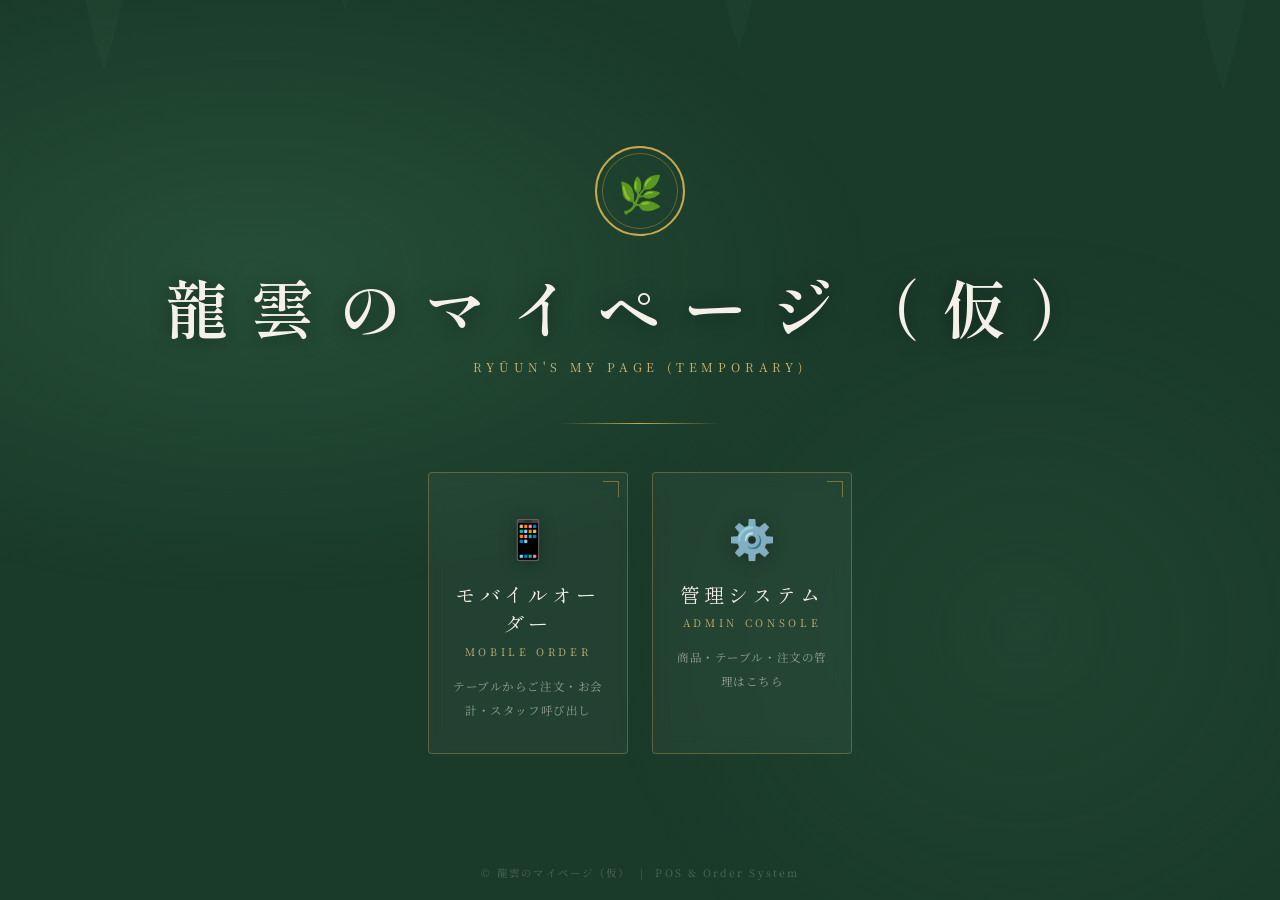
==== commit c1080e45: "version 2.0.0" ====
--- a/index.html
+++ b/index.html
@@ -2,45 +2,270 @@
 <html lang="ja">
 <head>
   <meta charset="UTF-8">
-  <meta name="viewport" content="width=device-width, initial-scale=1.0, maximum-scale=1.0, user-scalable=no">
-  <title>みどり亭 モバイルオーダー</title>
-  <link rel="stylesheet" href="style.css">
+  <meta name="viewport" content="width=device-width, initial-scale=1.0">
+  <title>龍雲のマイページ（仮）</title>
+  <link rel="preconnect" href="https://fonts.googleapis.com">
+  <link href="https://fonts.googleapis.com/css2?family=Noto+Serif+JP:wght@300;400;700&family=Shippori+Mincho:wght@400;600&display=swap" rel="stylesheet">
+  <style>
+    *, *::before, *::after { box-sizing: border-box; margin: 0; padding: 0; }
+
+    :root {
+      --green-deep:  #1a3a2a;
+      --green-mid:   #2d5a3d;
+      --green-light: #4a8c5c;
+      --gold:        #c9a84c;
+      --gold-light:  #e8cc80;
+      --cream:       #f5f0e8;
+      --ink:         #1c1c1c;
+    }
+
+    body {
+      min-height: 100vh;
+      background-color: var(--green-deep);
+      display: flex;
+      flex-direction: column;
+      align-items: center;
+      justify-content: center;
+      font-family: 'Noto Serif JP', serif;
+      overflow: hidden;
+      position: relative;
+    }
+
+    /* 和紙テクスチャ風ノイズ背景 */
+    body::before {
+      content: '';
+      position: fixed;
+      inset: 0;
+      background-image:
+        radial-gradient(ellipse 80% 60% at 20% 30%, rgba(74,140,92,0.25) 0%, transparent 60%),
+        radial-gradient(ellipse 60% 80% at 80% 70%, rgba(45,90,61,0.3) 0%, transparent 55%);
+      pointer-events: none;
+    }
+
+    /* 流れる笹の葉装飾 */
+    .leaf {
+      position: fixed;
+      opacity: 0.07;
+      pointer-events: none;
+      animation: drift linear infinite;
+    }
+    .leaf svg { fill: var(--green-light); }
+    .leaf:nth-child(1)  { width: 80px;  top: -10%; left: 5%;   animation-duration: 18s; animation-delay: 0s; }
+    .leaf:nth-child(2)  { width: 50px;  top: -10%; left: 25%;  animation-duration: 24s; animation-delay: 6s; }
+    .leaf:nth-child(3)  { width: 70px;  top: -10%; left: 55%;  animation-duration: 20s; animation-delay: 3s; }
+    .leaf:nth-child(4)  { width: 40px;  top: -10%; left: 80%;  animation-duration: 16s; animation-delay: 9s; }
+    .leaf:nth-child(5)  { width: 90px;  top: -10%; left: 92%;  animation-duration: 22s; animation-delay: 1s; }
+
+    @keyframes drift {
+      0%   { transform: translateY(0)    rotate(0deg);   opacity: 0; }
+      5%   { opacity: 0.07; }
+      95%  { opacity: 0.07; }
+      100% { transform: translateY(110vh) rotate(60deg); opacity: 0; }
+    }
+
+    /* 中央コンテナ */
+    .container {
+      position: relative;
+      z-index: 1;
+      text-align: center;
+      animation: fadeUp 1.2s cubic-bezier(.16,1,.3,1) both;
+    }
+
+    @keyframes fadeUp {
+      from { opacity: 0; transform: translateY(32px); }
+      to   { opacity: 1; transform: translateY(0); }
+    }
+
+    /* 家紋風エンブレム */
+    .emblem {
+      width: 90px;
+      height: 90px;
+      margin: 0 auto 24px;
+      border: 2px solid var(--gold);
+      border-radius: 50%;
+      display: flex;
+      align-items: center;
+      justify-content: center;
+      position: relative;
+      animation: rotateSlow 30s linear infinite;
+    }
+    .emblem::before {
+      content: '';
+      position: absolute;
+      inset: 5px;
+      border: 1px solid rgba(201,168,76,0.4);
+      border-radius: 50%;
+    }
+    .emblem-inner {
+      font-size: 36px;
+      animation: rotateSlow 30s linear infinite reverse;
+    }
+    @keyframes rotateSlow {
+      from { transform: rotate(0deg); }
+      to   { transform: rotate(360deg); }
+    }
+
+    /* 店名 */
+    h1 {
+      font-family: 'Shippori Mincho', serif;
+      font-size: clamp(2.6rem, 8vw, 4rem);
+      font-weight: 600;
+      color: var(--cream);
+      letter-spacing: 0.35em;
+      margin-bottom: 6px;
+      text-shadow: 0 2px 20px rgba(0,0,0,0.4);
+    }
+
+    .subtitle {
+      font-size: 0.75rem;
+      color: var(--gold-light);
+      letter-spacing: 0.4em;
+      text-transform: uppercase;
+      margin-bottom: 48px;
+      opacity: 0.85;
+    }
+
+    /* 区切り線 */
+    .divider {
+      width: 160px;
+      height: 1px;
+      background: linear-gradient(90deg, transparent, var(--gold), transparent);
+      margin: 0 auto 48px;
+    }
+
+    /* カードグリッド */
+    .cards {
+      display: flex;
+      gap: 24px;
+      justify-content: center;
+      flex-wrap: wrap;
+      padding: 0 16px;
+    }
+
+    .card {
+      display: block;
+      text-decoration: none;
+      width: 200px;
+      padding: 36px 24px 32px;
+      border: 1px solid rgba(201,168,76,0.35);
+      border-radius: 4px;
+      background: rgba(255,255,255,0.04);
+      backdrop-filter: blur(8px);
+      color: var(--cream);
+      position: relative;
+      overflow: hidden;
+      transition: transform 0.35s cubic-bezier(.16,1,.3,1),
+                  background 0.35s ease,
+                  border-color 0.35s ease;
+    }
+
+    .card::before {
+      content: '';
+      position: absolute;
+      inset: 0;
+      background: linear-gradient(135deg, rgba(201,168,76,0.12) 0%, transparent 60%);
+      opacity: 0;
+      transition: opacity 0.35s ease;
+    }
+
+    /* 角の和風装飾 */
+    .card::after {
+      content: '';
+      position: absolute;
+      top: 8px; right: 8px;
+      width: 16px; height: 16px;
+      border-top: 1px solid var(--gold);
+      border-right: 1px solid var(--gold);
+      opacity: 0.5;
+    }
+
+    .card:hover {
+      transform: translateY(-6px);
+      background: rgba(255,255,255,0.08);
+      border-color: rgba(201,168,76,0.7);
+    }
+
+    .card:hover::before { opacity: 1; }
+
+    .card-icon {
+      font-size: 2.4rem;
+      margin-bottom: 16px;
+      display: block;
+      filter: drop-shadow(0 2px 8px rgba(0,0,0,0.3));
+    }
+
+    .card-label-jp {
+      font-family: 'Shippori Mincho', serif;
+      font-size: 1.25rem;
+      letter-spacing: 0.2em;
+      display: block;
+      margin-bottom: 6px;
+    }
+
+    .card-label-en {
+      font-size: 0.65rem;
+      letter-spacing: 0.35em;
+      color: var(--gold-light);
+      opacity: 0.8;
+      display: block;
+      margin-bottom: 14px;
+      text-transform: uppercase;
+    }
+
+    .card-desc {
+      font-size: 0.72rem;
+      color: rgba(245,240,232,0.55);
+      line-height: 1.7;
+      letter-spacing: 0.05em;
+    }
+
+    /* フッター */
+    footer {
+      position: fixed;
+      bottom: 20px;
+      font-size: 0.65rem;
+      color: rgba(245,240,232,0.25);
+      letter-spacing: 0.2em;
+      z-index: 1;
+    }
+  </style>
 </head>
 <body>
 
-  <!-- 全画面共通：時計＋ラストオーダータイマー -->
-  <div id="clock-bar">
-    <span id="clock-time"></span>
-    <span id="clock-lo"></span>
-    <span id="clock-nh" style="display:none"></span>
+  <!-- 笹の葉 -->
+  <div class="leaf"><svg viewBox="0 0 60 120"><path d="M30 0 Q50 30 45 60 Q40 90 30 120 Q20 90 15 60 Q10 30 30 0Z"/></svg></div>
+  <div class="leaf"><svg viewBox="0 0 60 120"><path d="M30 0 Q50 30 45 60 Q40 90 30 120 Q20 90 15 60 Q10 30 30 0Z"/></svg></div>
+  <div class="leaf"><svg viewBox="0 0 60 120"><path d="M30 0 Q50 30 45 60 Q40 90 30 120 Q20 90 15 60 Q10 30 30 0Z"/></svg></div>
+  <div class="leaf"><svg viewBox="0 0 60 120"><path d="M30 0 Q50 30 45 60 Q40 90 30 120 Q20 90 15 60 Q10 30 30 0Z"/></svg></div>
+  <div class="leaf"><svg viewBox="0 0 60 120"><path d="M30 0 Q50 30 45 60 Q40 90 30 120 Q20 90 15 60 Q10 30 30 0Z"/></svg></div>
+
+  <div class="container">
+    <div class="emblem">
+      <span class="emblem-inner">🌿</span>
+    </div>
+
+    <h1>龍雲のマイページ（仮）</h1>
+    <p class="subtitle">Ryūun's My Page (Temporary)</p>
+    <div class="divider"></div>
+
+    <div class="cards">
+      <a class="card" href="customer/customer.html">
+        <span class="card-icon">📱</span>
+        <span class="card-label-jp">モバイルオーダー</span>
+        <span class="card-label-en">Mobile Order</span>
+        <span class="card-desc">テーブルからご注文・お会計・スタッフ呼び出し</span>
+      </a>
+
+      <a class="card" href="staff/admin_index.html">
+        <span class="card-icon">⚙️</span>
+        <span class="card-label-jp">管理システム</span>
+        <span class="card-label-en">Admin Console</span>
+        <span class="card-desc">商品・テーブル・注文の管理はこちら</span>
+      </a>
+    </div>
   </div>
 
-  <div id="app"></div>
-
-  <!-- データ -->
-  <script src="data.js"></script>
-
-  <!-- 状態管理・共通ロジック（他より先に読む） -->
-  <script src="state.js"></script>
-
-  <!-- 各画面テンプレート＋イベント -->
-  <script src="screen_checkin.js"></script>
-  <script src="screen_menu.js"></script>
-  <script src="screen_qty.js"></script>
-  <script src="screen_cart.js"></script>
-  <script src="screen_history.js"></script>
-  <script src="screen_call.js"></script>
-  <script src="screen_error.js"></script>
-
-  <!-- イベント振り分け（全画面JSより後に読む） -->
-  <script src="events.js"></script>
-
-  <!-- 時計・ラストオーダータイマー -->
-  <script src="clock.js"></script>
-
-  <!-- 起動 -->
-  <script>
-    render();
-  </script>
+  <footer>© 龍雲のマイページ（仮） &nbsp;|&nbsp; POS &amp; Order System</footer>
+
 </body>
 </html>
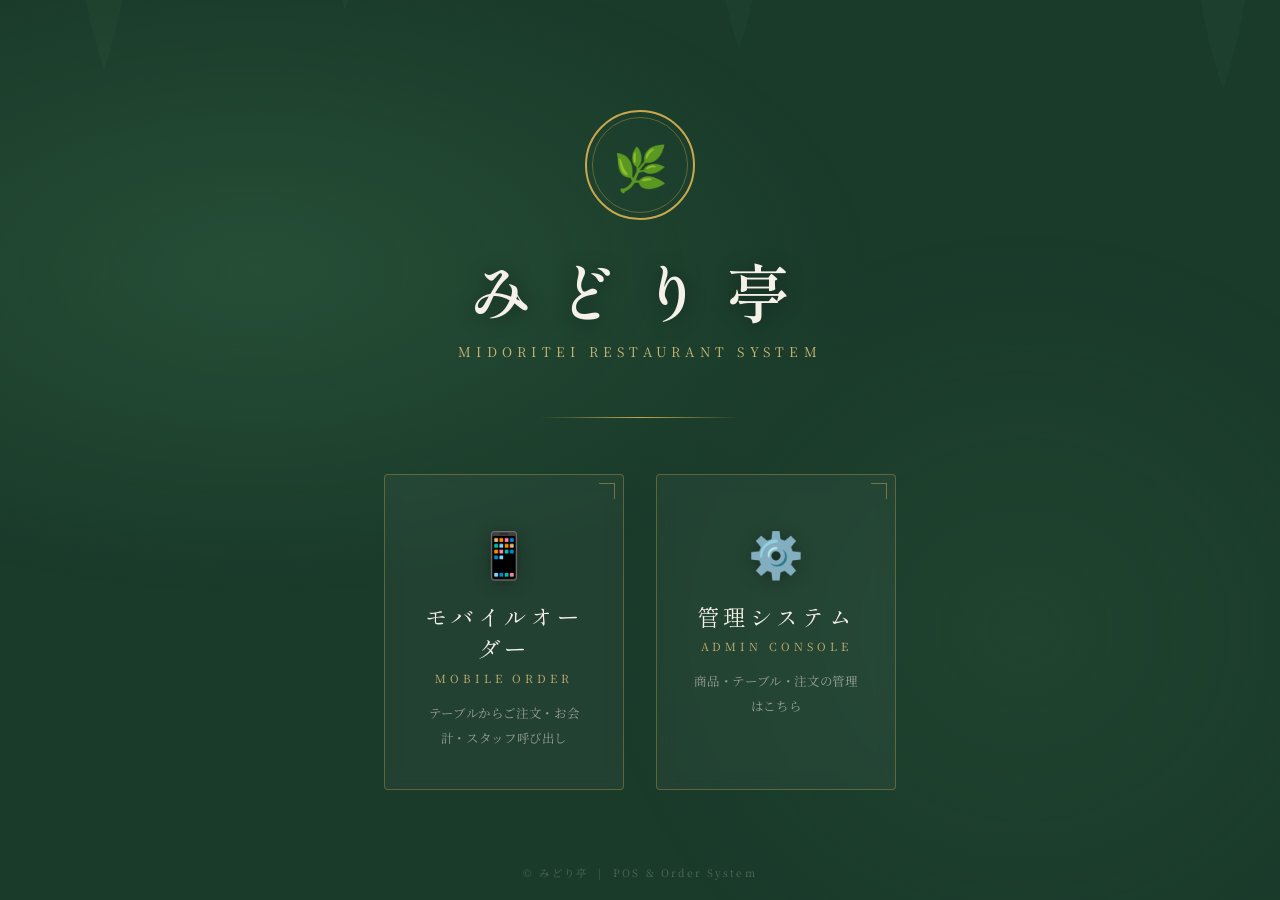
==== commit 4934b5e1: "version2.0.1" ====
--- a/index.html
+++ b/index.html
@@ -3,7 +3,7 @@
 <head>
   <meta charset="UTF-8">
   <meta name="viewport" content="width=device-width, initial-scale=1.0">
-  <title>龍雲のマイページ（仮）</title>
+  <title>みどり亭</title>
   <link rel="preconnect" href="https://fonts.googleapis.com">
   <link href="https://fonts.googleapis.com/css2?family=Noto+Serif+JP:wght@300;400;700&family=Shippori+Mincho:wght@400;600&display=swap" rel="stylesheet">
   <style>
@@ -228,6 +228,127 @@
       letter-spacing: 0.2em;
       z-index: 1;
     }
+
+    /* =====================
+       レスポンシブ対応
+       ===================== */
+
+    /* タブレット（768px以下） */
+    @media (max-width: 768px) {
+      .emblem {
+        width: 72px;
+        height: 72px;
+        margin-bottom: 18px;
+      }
+      .emblem-inner { font-size: 28px; }
+
+      .subtitle {
+        font-size: 0.68rem;
+        margin-bottom: 32px;
+      }
+
+      .divider { margin-bottom: 32px; }
+
+      .cards { gap: 16px; }
+
+      .card {
+        width: 180px;
+        padding: 28px 20px 24px;
+      }
+
+      .card-icon { font-size: 2rem; margin-bottom: 12px; }
+      .card-label-jp { font-size: 1.1rem; }
+    }
+
+    /* スマホ縦（480px以下） */
+    @media (max-width: 480px) {
+      body { justify-content: center; padding: 24px 0 60px; }
+
+      .emblem {
+        width: 60px;
+        height: 60px;
+        margin-bottom: 14px;
+      }
+      .emblem-inner { font-size: 24px; }
+
+      .subtitle {
+        font-size: 0.6rem;
+        letter-spacing: 0.25em;
+        margin-bottom: 24px;
+      }
+
+      .divider {
+        width: 100px;
+        margin-bottom: 28px;
+      }
+
+      /* カードを縦並びに */
+      .cards {
+        flex-direction: column;
+        align-items: center;
+        gap: 14px;
+        padding: 0 24px;
+      }
+
+      .card {
+        width: 100%;
+        max-width: 320px;
+        /* 縦並びでは横長レイアウトに */
+        display: flex;
+        align-items: center;
+        gap: 16px;
+        padding: 20px 20px;
+        text-align: left;
+      }
+
+      /* 角装飾を縦並び時に調整 */
+      .card::after {
+        top: 6px; right: 6px;
+        width: 12px; height: 12px;
+      }
+
+      .card-icon {
+        font-size: 2rem;
+        margin-bottom: 0;
+        flex-shrink: 0;
+      }
+
+      .card-body { flex: 1; }
+
+      .card-label-jp { font-size: 1rem; margin-bottom: 2px; }
+      .card-label-en { font-size: 0.58rem; margin-bottom: 6px; }
+      .card-desc     { font-size: 0.68rem; }
+
+      footer { font-size: 0.6rem; bottom: 14px; }
+    }
+
+    /* 極小スマホ（360px以下） */
+    @media (max-width: 360px) {
+      .card { padding: 16px; gap: 12px; }
+      .card-icon { font-size: 1.7rem; }
+      .card-label-jp { font-size: 0.95rem; }
+    }
+
+    /* 大画面（1200px以上）でゆったり表示 */
+    @media (min-width: 1200px) {
+      .emblem { width: 110px; height: 110px; }
+      .emblem-inner { font-size: 44px; }
+
+      .subtitle { font-size: 0.82rem; margin-bottom: 56px; }
+      .divider  { width: 200px; margin-bottom: 56px; }
+
+      .cards { gap: 32px; }
+
+      .card {
+        width: 240px;
+        padding: 44px 32px 40px;
+      }
+
+      .card-icon     { font-size: 2.8rem; }
+      .card-label-jp { font-size: 1.4rem; }
+      .card-label-en { font-size: 0.7rem; }
+      .card-desc     { font-size: 0.78rem; }
+    }
   </style>
 </head>
 <body>
@@ -244,28 +365,32 @@
       <span class="emblem-inner">🌿</span>
     </div>
 
-    <h1>龍雲のマイページ（仮）</h1>
-    <p class="subtitle">Ryūun's My Page (Temporary)</p>
+    <h1>みどり亭</h1>
+    <p class="subtitle">Midoritei Restaurant System</p>
     <div class="divider"></div>
 
     <div class="cards">
-      <a class="card" href="customer/customer.html">
+      <a class="card" href="customer.html">
         <span class="card-icon">📱</span>
-        <span class="card-label-jp">モバイルオーダー</span>
-        <span class="card-label-en">Mobile Order</span>
-        <span class="card-desc">テーブルからご注文・お会計・スタッフ呼び出し</span>
+        <span class="card-body">
+          <span class="card-label-jp">モバイルオーダー</span>
+          <span class="card-label-en">Mobile Order</span>
+          <span class="card-desc">テーブルからご注文・お会計・スタッフ呼び出し</span>
+        </span>
       </a>
 
-      <a class="card" href="staff/admin_index.html">
+      <a class="card" href="admin_index.html">
         <span class="card-icon">⚙️</span>
-        <span class="card-label-jp">管理システム</span>
-        <span class="card-label-en">Admin Console</span>
-        <span class="card-desc">商品・テーブル・注文の管理はこちら</span>
+        <span class="card-body">
+          <span class="card-label-jp">管理システム</span>
+          <span class="card-label-en">Admin Console</span>
+          <span class="card-desc">商品・テーブル・注文の管理はこちら</span>
+        </span>
       </a>
     </div>
   </div>
 
-  <footer>© 龍雲のマイページ（仮） &nbsp;|&nbsp; POS &amp; Order System</footer>
+  <footer>© みどり亭 &nbsp;|&nbsp; POS &amp; Order System</footer>
 
 </body>
 </html>
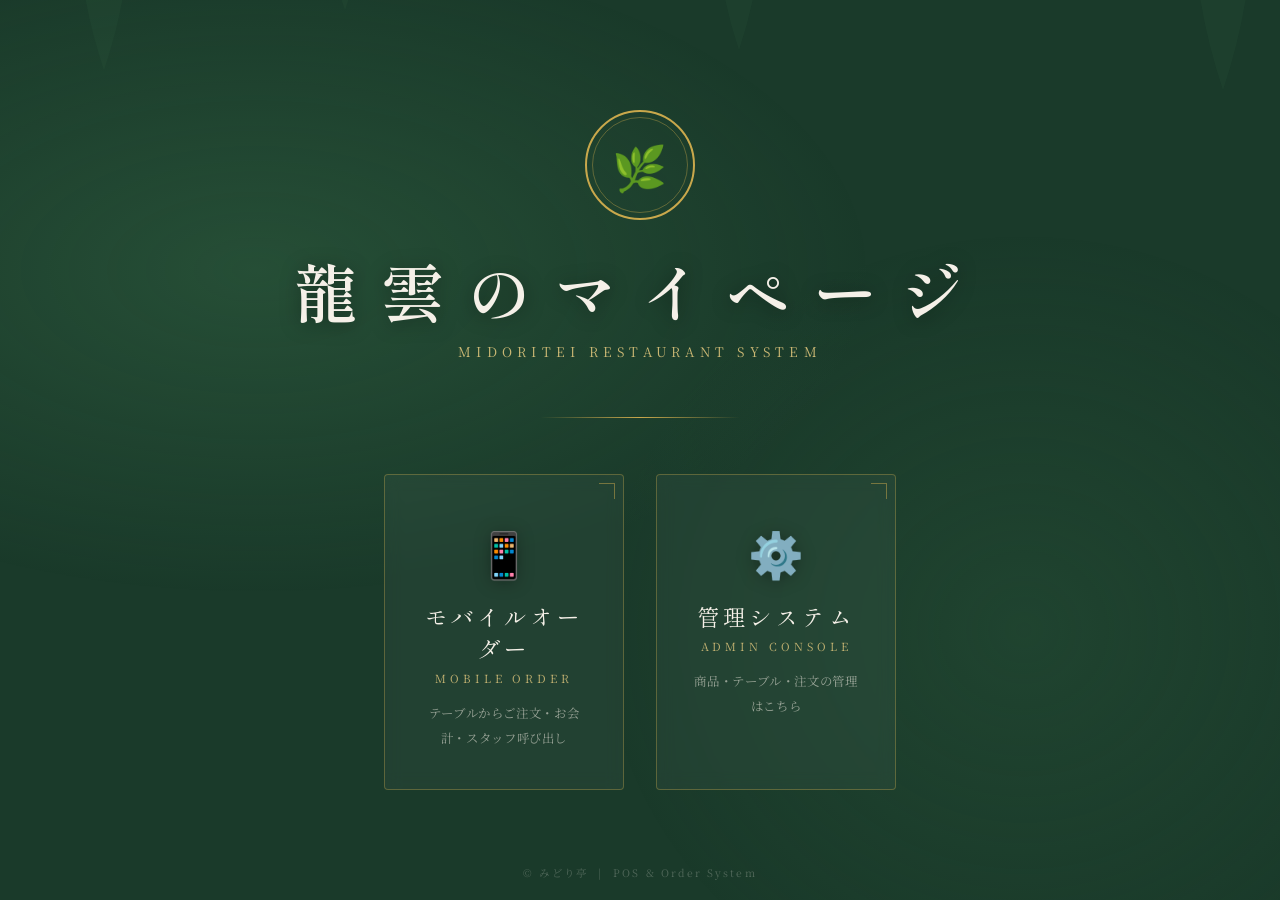
==== commit d983fd6d: "version2.1.1" ====
--- a/index.html
+++ b/index.html
@@ -3,7 +3,7 @@
 <head>
   <meta charset="UTF-8">
   <meta name="viewport" content="width=device-width, initial-scale=1.0">
-  <title>みどり亭</title>
+  <title>龍雲のマイページ</title>
   <link rel="preconnect" href="https://fonts.googleapis.com">
   <link href="https://fonts.googleapis.com/css2?family=Noto+Serif+JP:wght@300;400;700&family=Shippori+Mincho:wght@400;600&display=swap" rel="stylesheet">
   <style>
@@ -365,12 +365,12 @@
       <span class="emblem-inner">🌿</span>
     </div>
 
-    <h1>みどり亭</h1>
+    <h1>龍雲のマイページ</h1>
     <p class="subtitle">Midoritei Restaurant System</p>
     <div class="divider"></div>
 
     <div class="cards">
-      <a class="card" href="customer.html">
+      <a class="card" href="customer/customer.html">
         <span class="card-icon">📱</span>
         <span class="card-body">
           <span class="card-label-jp">モバイルオーダー</span>
@@ -379,7 +379,7 @@
         </span>
       </a>
 
-      <a class="card" href="admin_index.html">
+      <a class="card" href="staff/staff.html">
         <span class="card-icon">⚙️</span>
         <span class="card-body">
           <span class="card-label-jp">管理システム</span>
